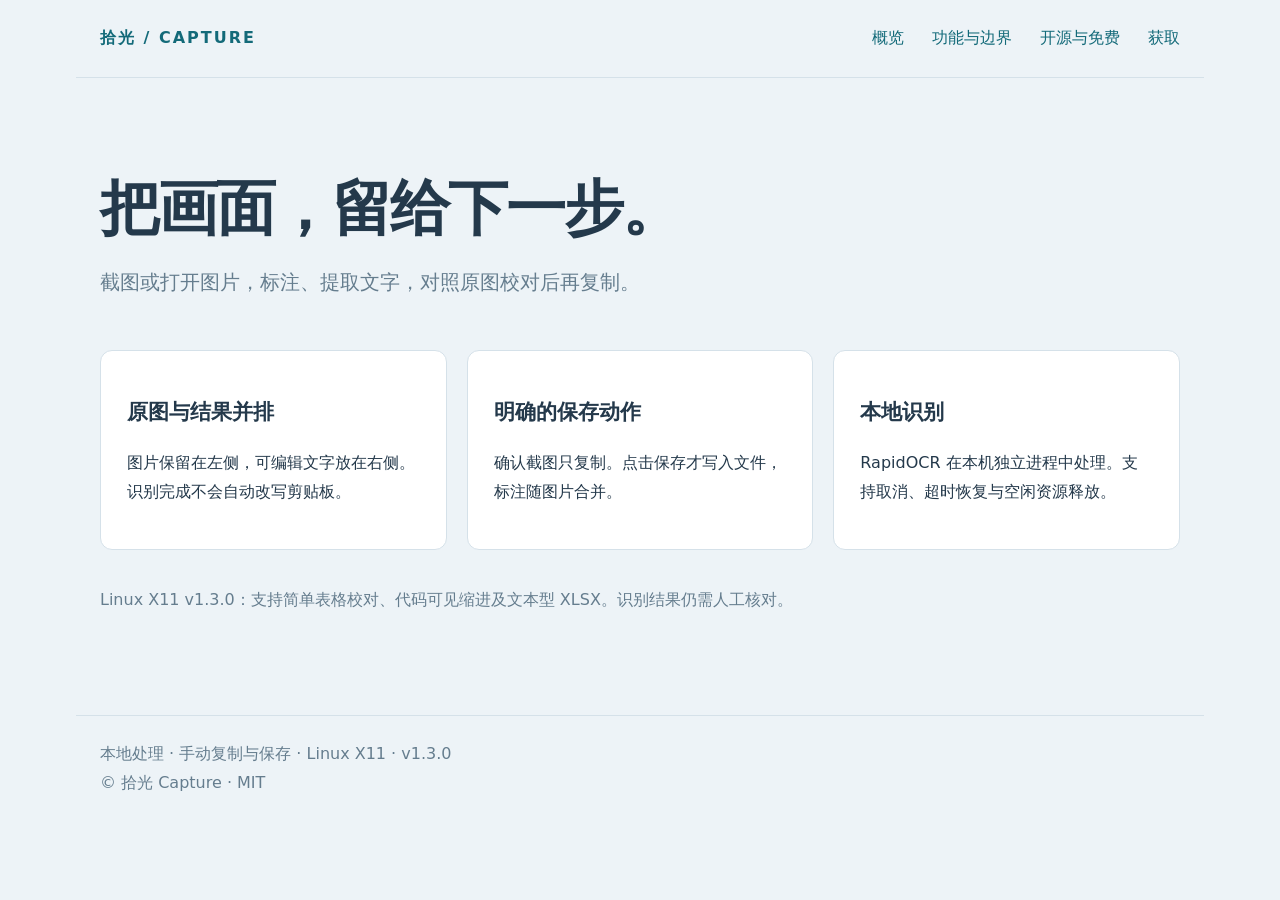
==== docs/index.html @ a979661b "Release 1.3.0: Linux capture workbench, safe structured OCR and verified packaging" ====
<!doctype html><html lang="zh-CN"><head><meta charset="utf-8"><meta name="viewport" content="width=device-width,initial-scale=1"><title>把画面，留给下一步。 · 拾光 Capture</title><link rel="stylesheet" href="assets/site.css"></head><body><nav><strong>拾光 / CAPTURE</strong><a href="index.html">概览</a><a href="features.html">功能与边界</a><a href="pricing.html">开源与免费</a><a href="download.html">获取</a></nav><main><header><h1>把画面，留给下一步。</h1><p>截图或打开图片，标注、提取文字，对照原图校对后再复制。</p></header><div class="grid"><section><h2>原图与结果并排</h2><p>图片保留在左侧，可编辑文字放在右侧。识别完成不会自动改写剪贴板。</p></section><section><h2>明确的保存动作</h2><p>确认截图只复制。点击保存才写入文件，标注随图片合并。</p></section><section><h2>本地识别</h2><p>RapidOCR 在本机独立进程中处理。支持取消、超时恢复与空闲资源释放。</p></section></div><p class="note">Linux X11 v1.3.0：支持简单表格校对、代码可见缩进及文本型 XLSX。识别结果仍需人工核对。</p></main><footer>本地处理 · 手动复制与保存 · Linux X11 · v1.3.0<br>© 拾光 Capture · MIT</footer><script src="assets/site.js"></script></body></html>
---- docs/assets/site.css ----
body{margin:0;background:#EDF3F7;color:#24394B;font:16px/1.8 system-ui,sans-serif}main,nav,footer{max-width:1080px;margin:auto;padding:24px}nav{display:flex;gap:28px;align-items:center;border-bottom:1px solid #D5E1E9}nav strong{margin-right:auto;color:#136A79;letter-spacing:2px}a{color:#136A79;text-decoration:none}a:hover{text-decoration:underline}h1{font-size:clamp(32px,5vw,60px);letter-spacing:-2px;line-height:1.2;margin:70px 0 20px}h2{font-size:21px}header p{font-size:20px;color:#657D8E;margin-bottom:50px}.grid{display:grid;grid-template-columns:repeat(3,1fr);gap:20px}section{background:white;border:1px solid #D5E1E9;border-radius:12px;padding:26px;margin:0 0 20px}.note,footer{color:#657D8E}.button{display:inline-block;background:#167D8D;color:white;padding:10px 20px;border-radius:7px}pre{overflow:auto;background:#EDF3F7;padding:20px;border-radius:7px}footer{border-top:1px solid #D5E1E9;margin-top:60px}@media(max-width:700px){.grid{grid-template-columns:1fr}nav{gap:12px;flex-wrap:wrap}nav strong{width:100%}h1{margin-top:40px}}
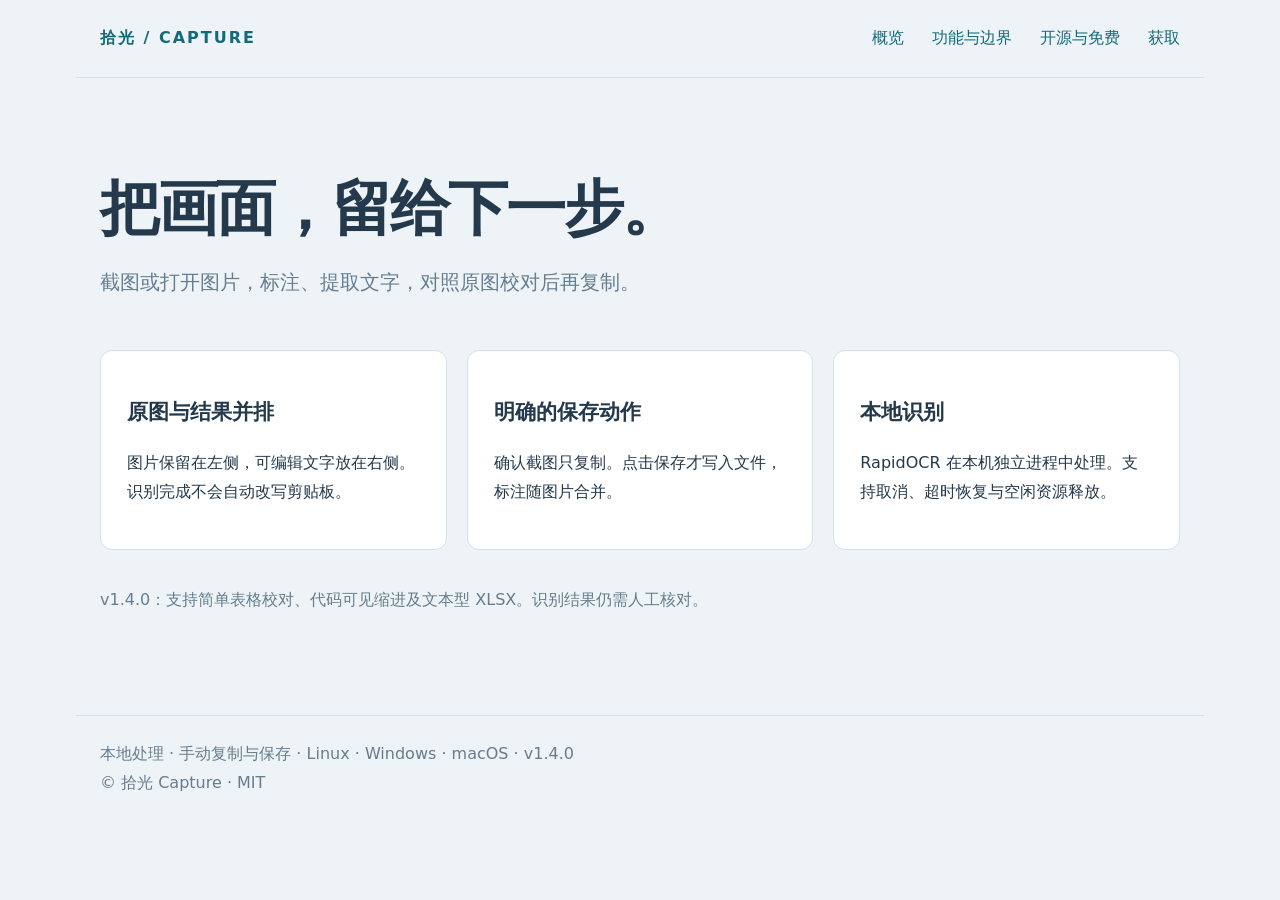
==== commit 045c6d67: "fix: portable text hit boxes and simplified workbench feedback" ====
--- a/docs/index.html
+++ b/docs/index.html
@@ -1 +1 @@
-<!doctype html><html lang="zh-CN"><head><meta charset="utf-8"><meta name="viewport" content="width=device-width,initial-scale=1"><title>把画面，留给下一步。 · 拾光 Capture</title><link rel="stylesheet" href="assets/site.css"></head><body><nav><strong>拾光 / CAPTURE</strong><a href="index.html">概览</a><a href="features.html">功能与边界</a><a href="pricing.html">开源与免费</a><a href="download.html">获取</a></nav><main><header><h1>把画面，留给下一步。</h1><p>截图或打开图片，标注、提取文字，对照原图校对后再复制。</p></header><div class="grid"><section><h2>原图与结果并排</h2><p>图片保留在左侧，可编辑文字放在右侧。识别完成不会自动改写剪贴板。</p></section><section><h2>明确的保存动作</h2><p>确认截图只复制。点击保存才写入文件，标注随图片合并。</p></section><section><h2>本地识别</h2><p>RapidOCR 在本机独立进程中处理。支持取消、超时恢复与空闲资源释放。</p></section></div><p class="note">Linux X11 v1.3.0：支持简单表格校对、代码可见缩进及文本型 XLSX。识别结果仍需人工核对。</p></main><footer>本地处理 · 手动复制与保存 · Linux X11 · v1.3.0<br>© 拾光 Capture · MIT</footer><script src="assets/site.js"></script></body></html>+<!doctype html><html lang="zh-CN"><head><meta charset="utf-8"><meta name="viewport" content="width=device-width,initial-scale=1"><title>把画面，留给下一步。 · 拾光 Capture</title><link rel="stylesheet" href="assets/site.css"></head><body><nav><strong>拾光 / CAPTURE</strong><a href="index.html">概览</a><a href="features.html">功能与边界</a><a href="pricing.html">开源与免费</a><a href="download.html">获取</a></nav><main><header><h1>把画面，留给下一步。</h1><p>截图或打开图片，标注、提取文字，对照原图校对后再复制。</p></header><div class="grid"><section><h2>原图与结果并排</h2><p>图片保留在左侧，可编辑文字放在右侧。识别完成不会自动改写剪贴板。</p></section><section><h2>明确的保存动作</h2><p>确认截图只复制。点击保存才写入文件，标注随图片合并。</p></section><section><h2>本地识别</h2><p>RapidOCR 在本机独立进程中处理。支持取消、超时恢复与空闲资源释放。</p></section></div><p class="note">v1.4.0：支持简单表格校对、代码可见缩进及文本型 XLSX。识别结果仍需人工核对。</p></main><footer>本地处理 · 手动复制与保存 · Linux · Windows · macOS · v1.4.0<br>© 拾光 Capture · MIT</footer><script src="assets/site.js"></script></body></html>
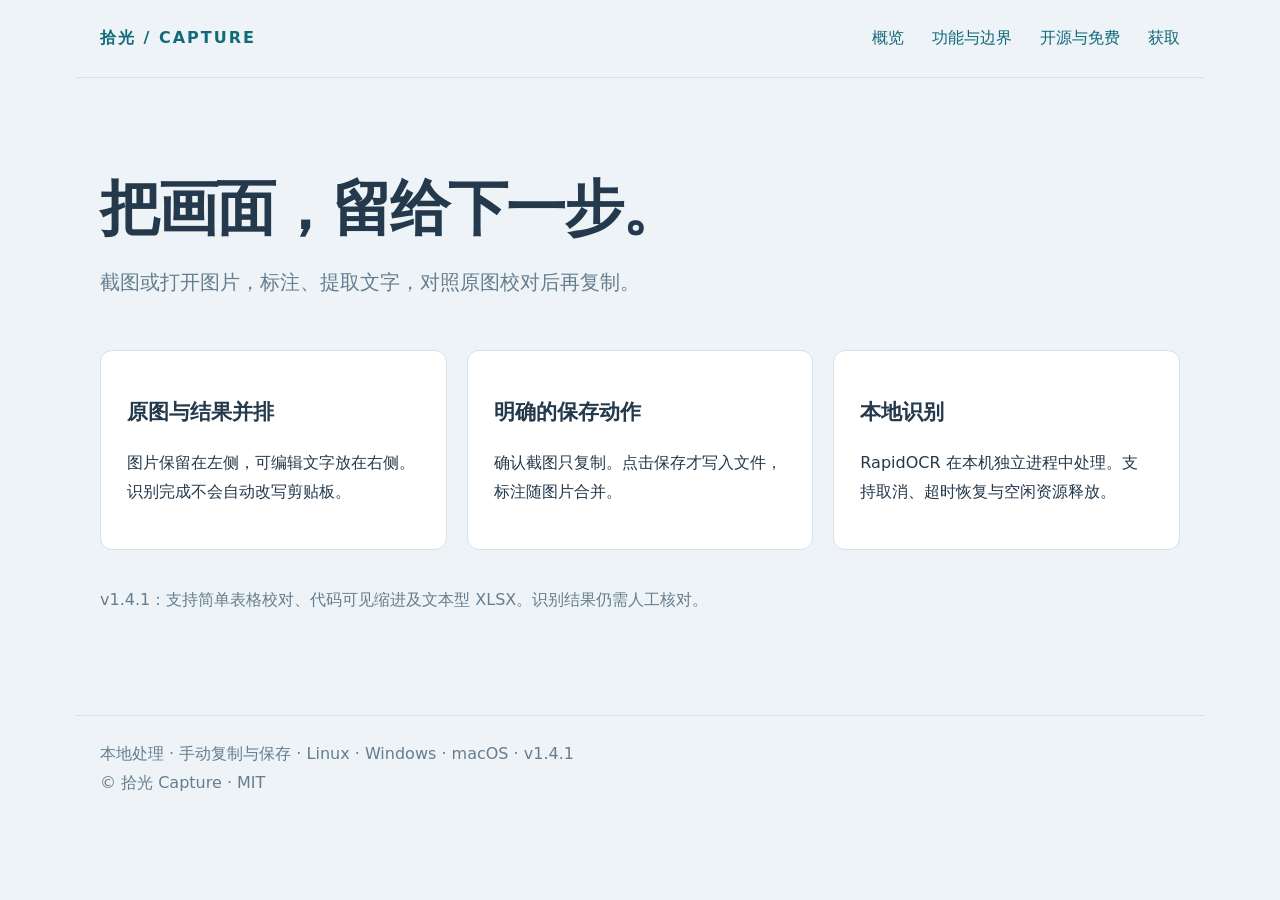
==== commit 5698b2e8: "fix: cover the desktop dock and add recording file library" ====
--- a/docs/index.html
+++ b/docs/index.html
@@ -1 +1 @@
-<!doctype html><html lang="zh-CN"><head><meta charset="utf-8"><meta name="viewport" content="width=device-width,initial-scale=1"><title>把画面，留给下一步。 · 拾光 Capture</title><link rel="stylesheet" href="assets/site.css"></head><body><nav><strong>拾光 / CAPTURE</strong><a href="index.html">概览</a><a href="features.html">功能与边界</a><a href="pricing.html">开源与免费</a><a href="download.html">获取</a></nav><main><header><h1>把画面，留给下一步。</h1><p>截图或打开图片，标注、提取文字，对照原图校对后再复制。</p></header><div class="grid"><section><h2>原图与结果并排</h2><p>图片保留在左侧，可编辑文字放在右侧。识别完成不会自动改写剪贴板。</p></section><section><h2>明确的保存动作</h2><p>确认截图只复制。点击保存才写入文件，标注随图片合并。</p></section><section><h2>本地识别</h2><p>RapidOCR 在本机独立进程中处理。支持取消、超时恢复与空闲资源释放。</p></section></div><p class="note">v1.4.0：支持简单表格校对、代码可见缩进及文本型 XLSX。识别结果仍需人工核对。</p></main><footer>本地处理 · 手动复制与保存 · Linux · Windows · macOS · v1.4.0<br>© 拾光 Capture · MIT</footer><script src="assets/site.js"></script></body></html>+<!doctype html><html lang="zh-CN"><head><meta charset="utf-8"><meta name="viewport" content="width=device-width,initial-scale=1"><title>把画面，留给下一步。 · 拾光 Capture</title><link rel="stylesheet" href="assets/site.css"></head><body><nav><strong>拾光 / CAPTURE</strong><a href="index.html">概览</a><a href="features.html">功能与边界</a><a href="pricing.html">开源与免费</a><a href="download.html">获取</a></nav><main><header><h1>把画面，留给下一步。</h1><p>截图或打开图片，标注、提取文字，对照原图校对后再复制。</p></header><div class="grid"><section><h2>原图与结果并排</h2><p>图片保留在左侧，可编辑文字放在右侧。识别完成不会自动改写剪贴板。</p></section><section><h2>明确的保存动作</h2><p>确认截图只复制。点击保存才写入文件，标注随图片合并。</p></section><section><h2>本地识别</h2><p>RapidOCR 在本机独立进程中处理。支持取消、超时恢复与空闲资源释放。</p></section></div><p class="note">v1.4.1：支持简单表格校对、代码可见缩进及文本型 XLSX。识别结果仍需人工核对。</p></main><footer>本地处理 · 手动复制与保存 · Linux · Windows · macOS · v1.4.1<br>© 拾光 Capture · MIT</footer><script src="assets/site.js"></script></body></html>
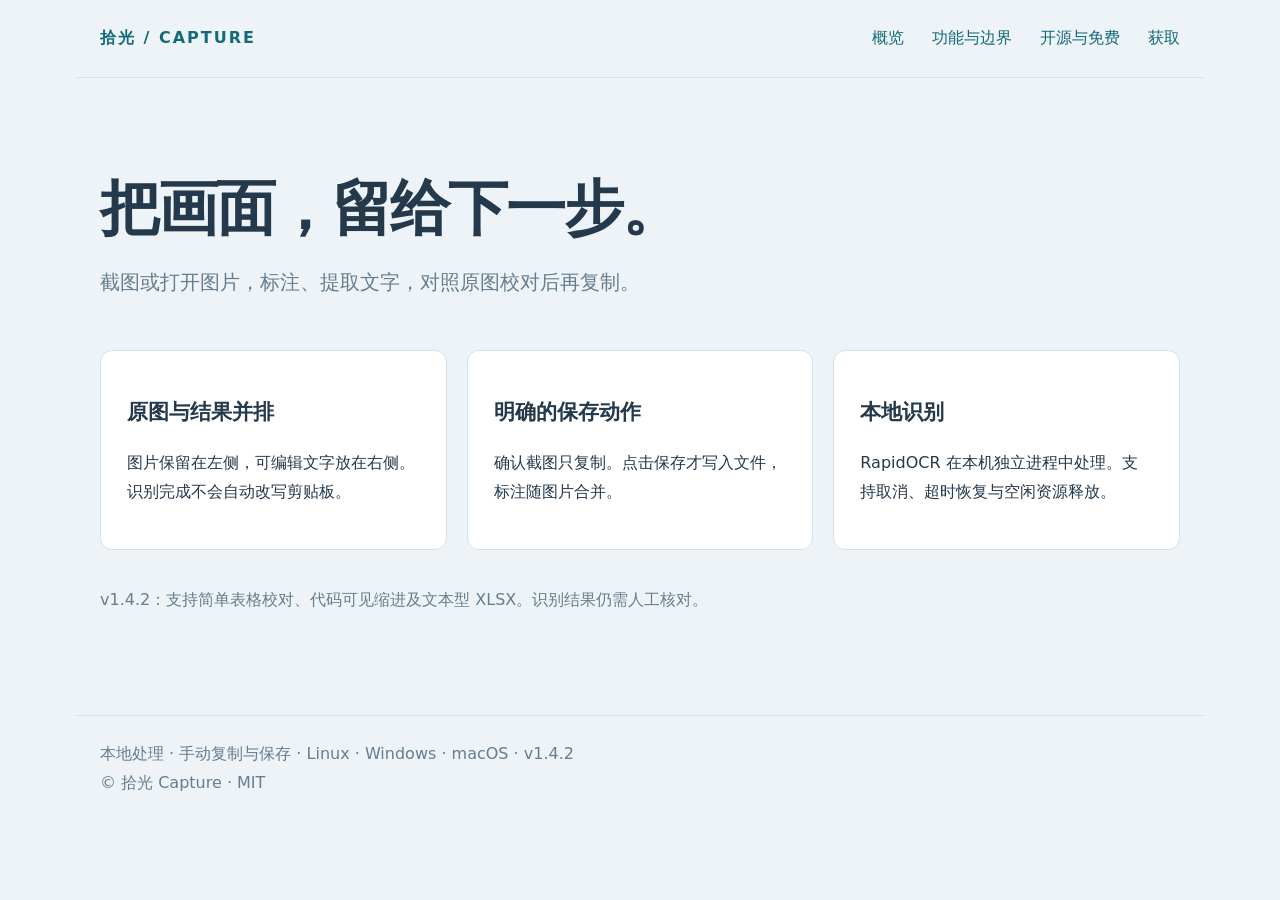
==== commit f99653e6: "feat: customizable shortcut capture and direct settings startup" ====
--- a/docs/index.html
+++ b/docs/index.html
@@ -1 +1 @@
-<!doctype html><html lang="zh-CN"><head><meta charset="utf-8"><meta name="viewport" content="width=device-width,initial-scale=1"><title>把画面，留给下一步。 · 拾光 Capture</title><link rel="stylesheet" href="assets/site.css"></head><body><nav><strong>拾光 / CAPTURE</strong><a href="index.html">概览</a><a href="features.html">功能与边界</a><a href="pricing.html">开源与免费</a><a href="download.html">获取</a></nav><main><header><h1>把画面，留给下一步。</h1><p>截图或打开图片，标注、提取文字，对照原图校对后再复制。</p></header><div class="grid"><section><h2>原图与结果并排</h2><p>图片保留在左侧，可编辑文字放在右侧。识别完成不会自动改写剪贴板。</p></section><section><h2>明确的保存动作</h2><p>确认截图只复制。点击保存才写入文件，标注随图片合并。</p></section><section><h2>本地识别</h2><p>RapidOCR 在本机独立进程中处理。支持取消、超时恢复与空闲资源释放。</p></section></div><p class="note">v1.4.1：支持简单表格校对、代码可见缩进及文本型 XLSX。识别结果仍需人工核对。</p></main><footer>本地处理 · 手动复制与保存 · Linux · Windows · macOS · v1.4.1<br>© 拾光 Capture · MIT</footer><script src="assets/site.js"></script></body></html>+<!doctype html><html lang="zh-CN"><head><meta charset="utf-8"><meta name="viewport" content="width=device-width,initial-scale=1"><title>把画面，留给下一步。 · 拾光 Capture</title><link rel="stylesheet" href="assets/site.css"></head><body><nav><strong>拾光 / CAPTURE</strong><a href="index.html">概览</a><a href="features.html">功能与边界</a><a href="pricing.html">开源与免费</a><a href="download.html">获取</a></nav><main><header><h1>把画面，留给下一步。</h1><p>截图或打开图片，标注、提取文字，对照原图校对后再复制。</p></header><div class="grid"><section><h2>原图与结果并排</h2><p>图片保留在左侧，可编辑文字放在右侧。识别完成不会自动改写剪贴板。</p></section><section><h2>明确的保存动作</h2><p>确认截图只复制。点击保存才写入文件，标注随图片合并。</p></section><section><h2>本地识别</h2><p>RapidOCR 在本机独立进程中处理。支持取消、超时恢复与空闲资源释放。</p></section></div><p class="note">v1.4.2：支持简单表格校对、代码可见缩进及文本型 XLSX。识别结果仍需人工核对。</p></main><footer>本地处理 · 手动复制与保存 · Linux · Windows · macOS · v1.4.2<br>© 拾光 Capture · MIT</footer><script src="assets/site.js"></script></body></html>
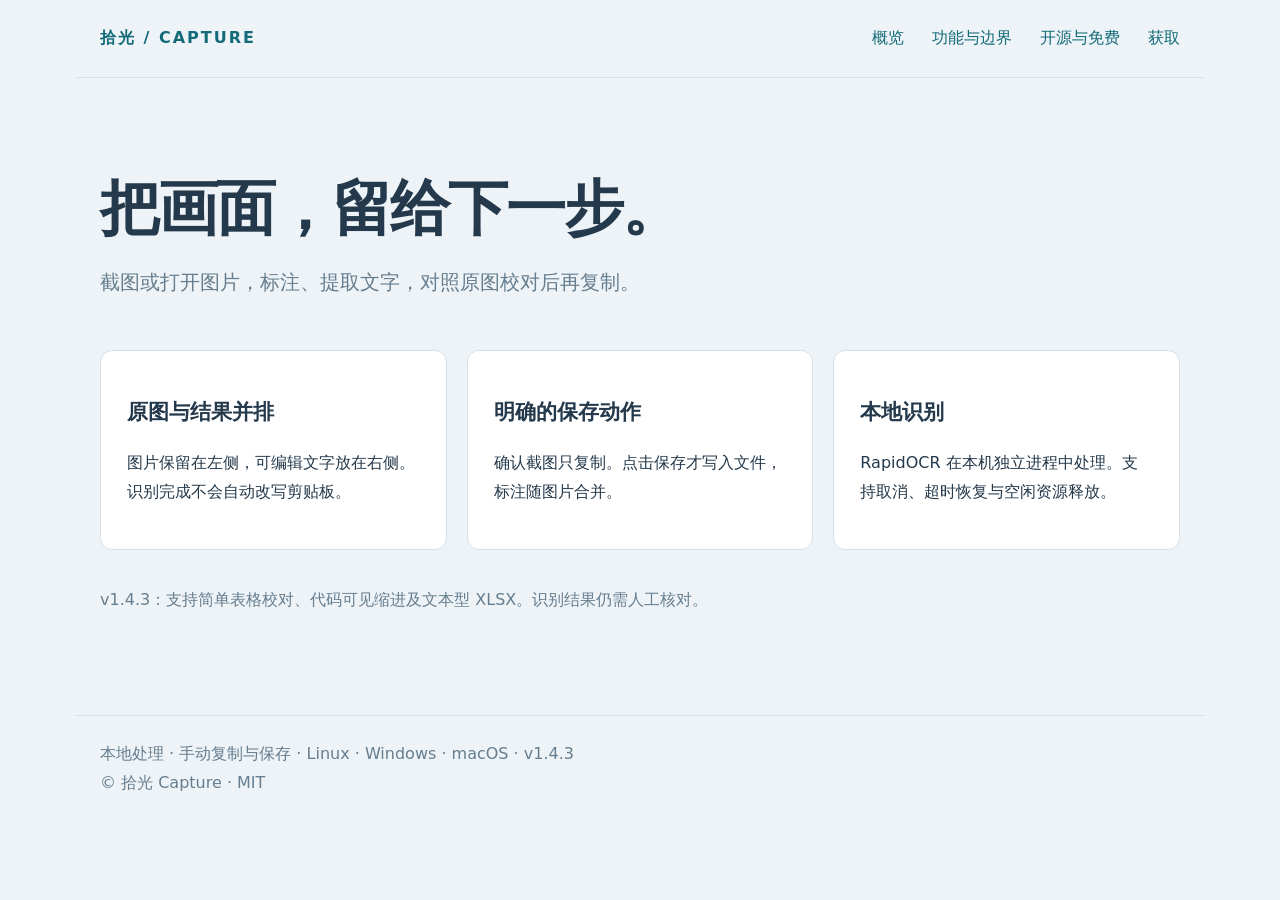
==== commit 336c92c6: "feat: white recording desk, animated blue orb and native live preview" ====
--- a/docs/index.html
+++ b/docs/index.html
@@ -1 +1 @@
-<!doctype html><html lang="zh-CN"><head><meta charset="utf-8"><meta name="viewport" content="width=device-width,initial-scale=1"><title>把画面，留给下一步。 · 拾光 Capture</title><link rel="stylesheet" href="assets/site.css"></head><body><nav><strong>拾光 / CAPTURE</strong><a href="index.html">概览</a><a href="features.html">功能与边界</a><a href="pricing.html">开源与免费</a><a href="download.html">获取</a></nav><main><header><h1>把画面，留给下一步。</h1><p>截图或打开图片，标注、提取文字，对照原图校对后再复制。</p></header><div class="grid"><section><h2>原图与结果并排</h2><p>图片保留在左侧，可编辑文字放在右侧。识别完成不会自动改写剪贴板。</p></section><section><h2>明确的保存动作</h2><p>确认截图只复制。点击保存才写入文件，标注随图片合并。</p></section><section><h2>本地识别</h2><p>RapidOCR 在本机独立进程中处理。支持取消、超时恢复与空闲资源释放。</p></section></div><p class="note">v1.4.2：支持简单表格校对、代码可见缩进及文本型 XLSX。识别结果仍需人工核对。</p></main><footer>本地处理 · 手动复制与保存 · Linux · Windows · macOS · v1.4.2<br>© 拾光 Capture · MIT</footer><script src="assets/site.js"></script></body></html>+<!doctype html><html lang="zh-CN"><head><meta charset="utf-8"><meta name="viewport" content="width=device-width,initial-scale=1"><title>把画面，留给下一步。 · 拾光 Capture</title><link rel="stylesheet" href="assets/site.css"></head><body><nav><strong>拾光 / CAPTURE</strong><a href="index.html">概览</a><a href="features.html">功能与边界</a><a href="pricing.html">开源与免费</a><a href="download.html">获取</a></nav><main><header><h1>把画面，留给下一步。</h1><p>截图或打开图片，标注、提取文字，对照原图校对后再复制。</p></header><div class="grid"><section><h2>原图与结果并排</h2><p>图片保留在左侧，可编辑文字放在右侧。识别完成不会自动改写剪贴板。</p></section><section><h2>明确的保存动作</h2><p>确认截图只复制。点击保存才写入文件，标注随图片合并。</p></section><section><h2>本地识别</h2><p>RapidOCR 在本机独立进程中处理。支持取消、超时恢复与空闲资源释放。</p></section></div><p class="note">v1.4.3：支持简单表格校对、代码可见缩进及文本型 XLSX。识别结果仍需人工核对。</p></main><footer>本地处理 · 手动复制与保存 · Linux · Windows · macOS · v1.4.3<br>© 拾光 Capture · MIT</footer><script src="assets/site.js"></script></body></html>
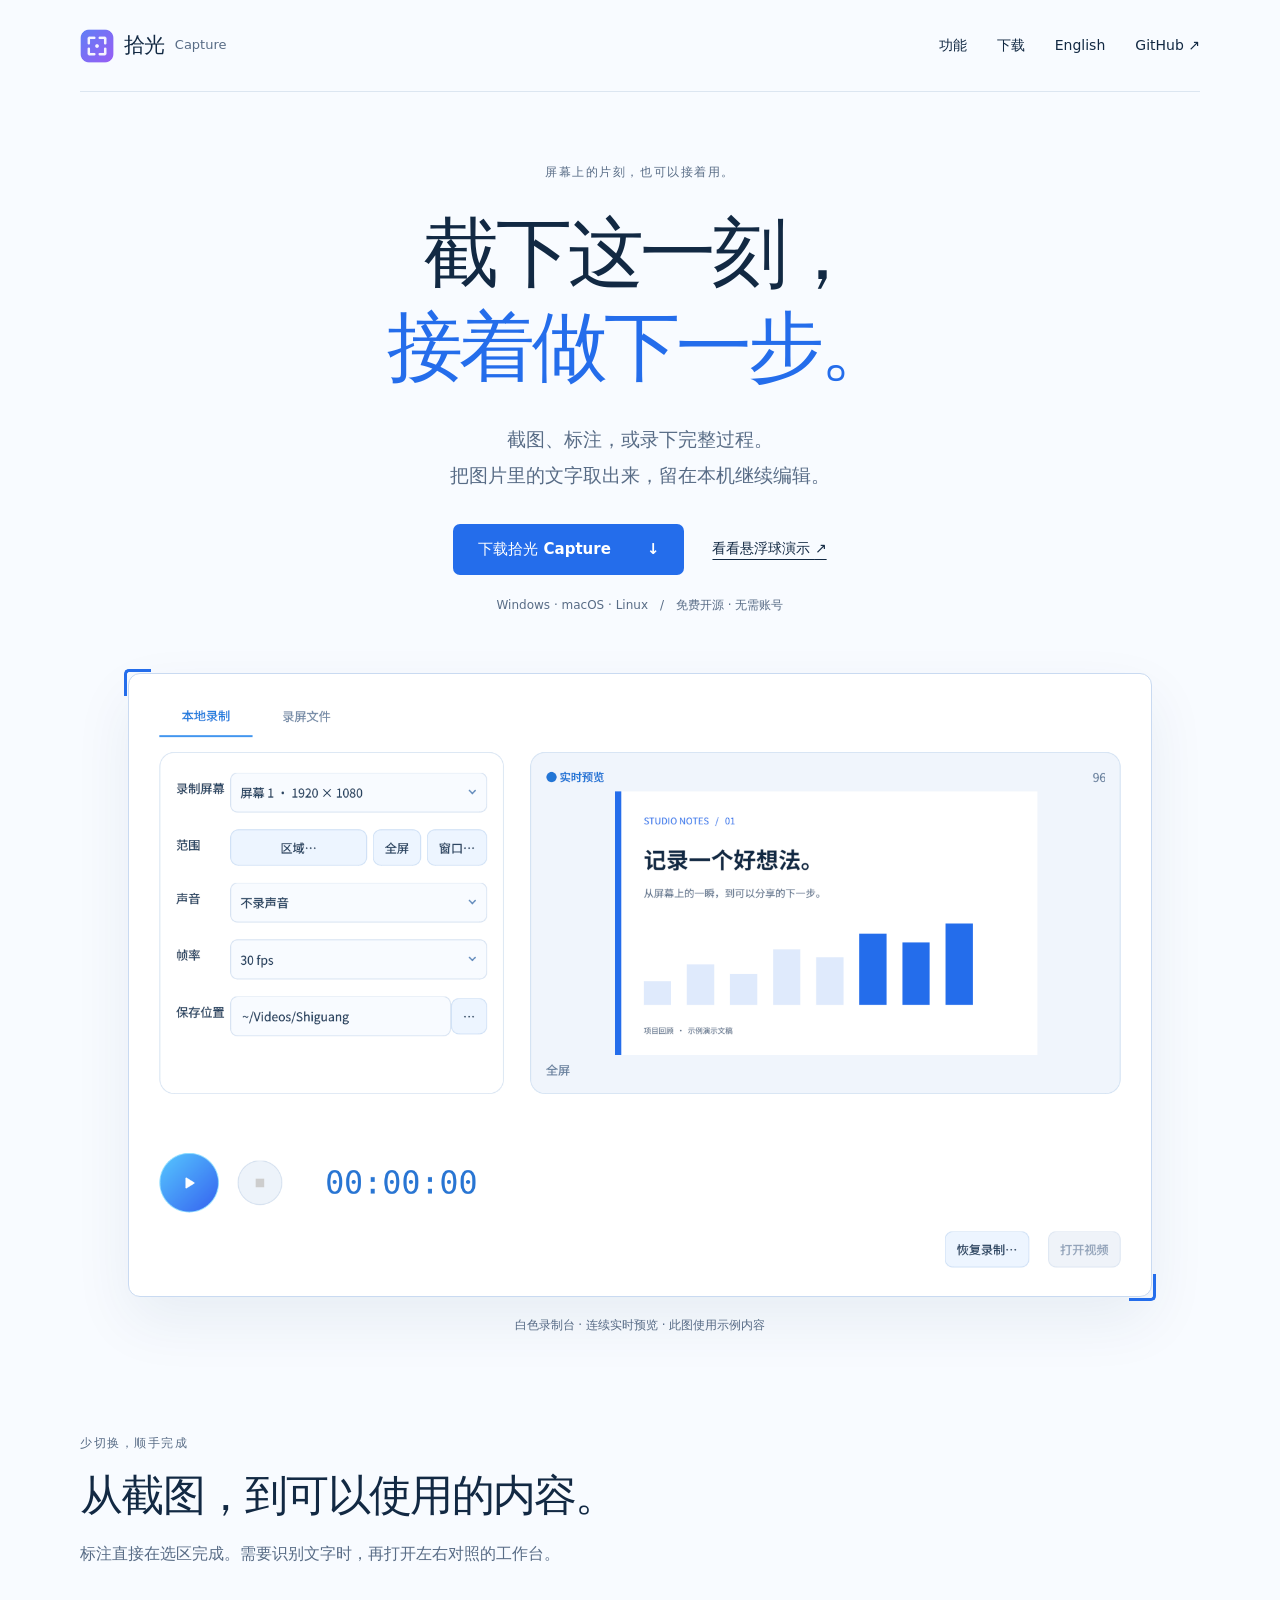
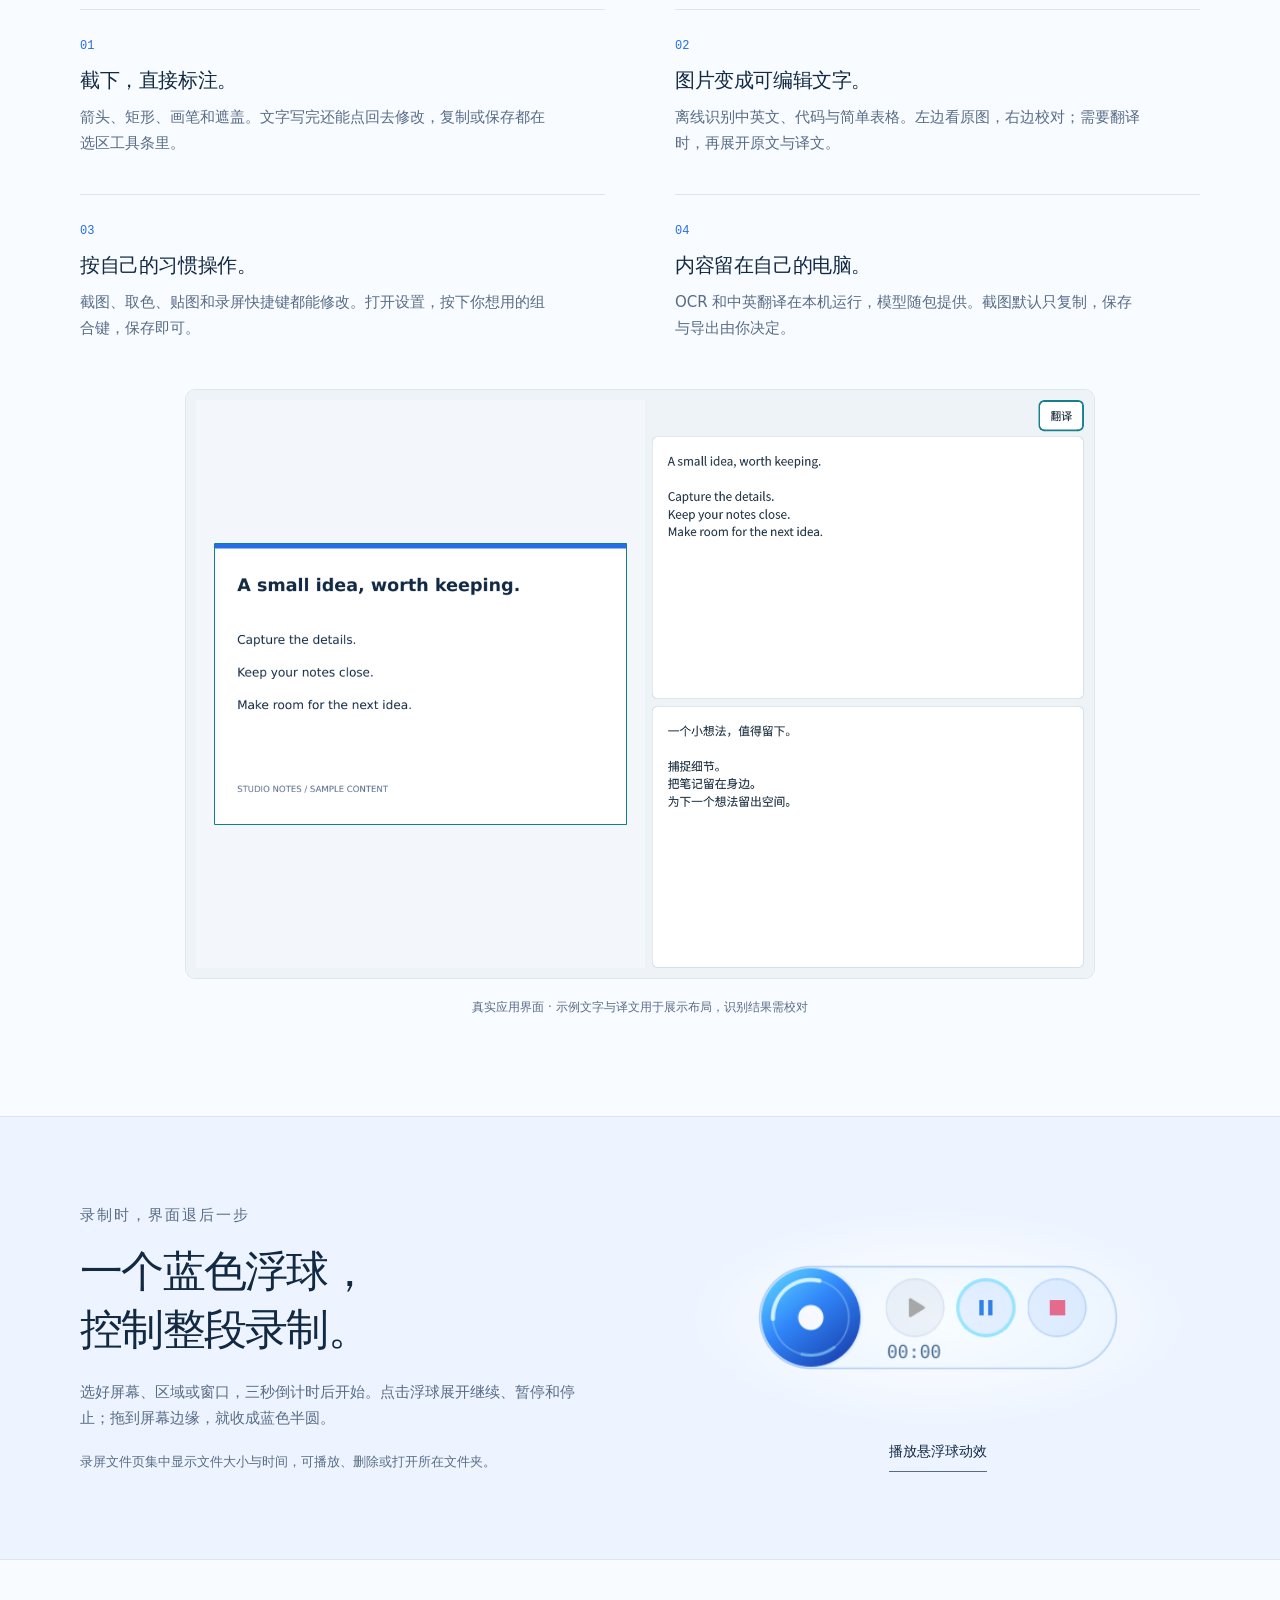
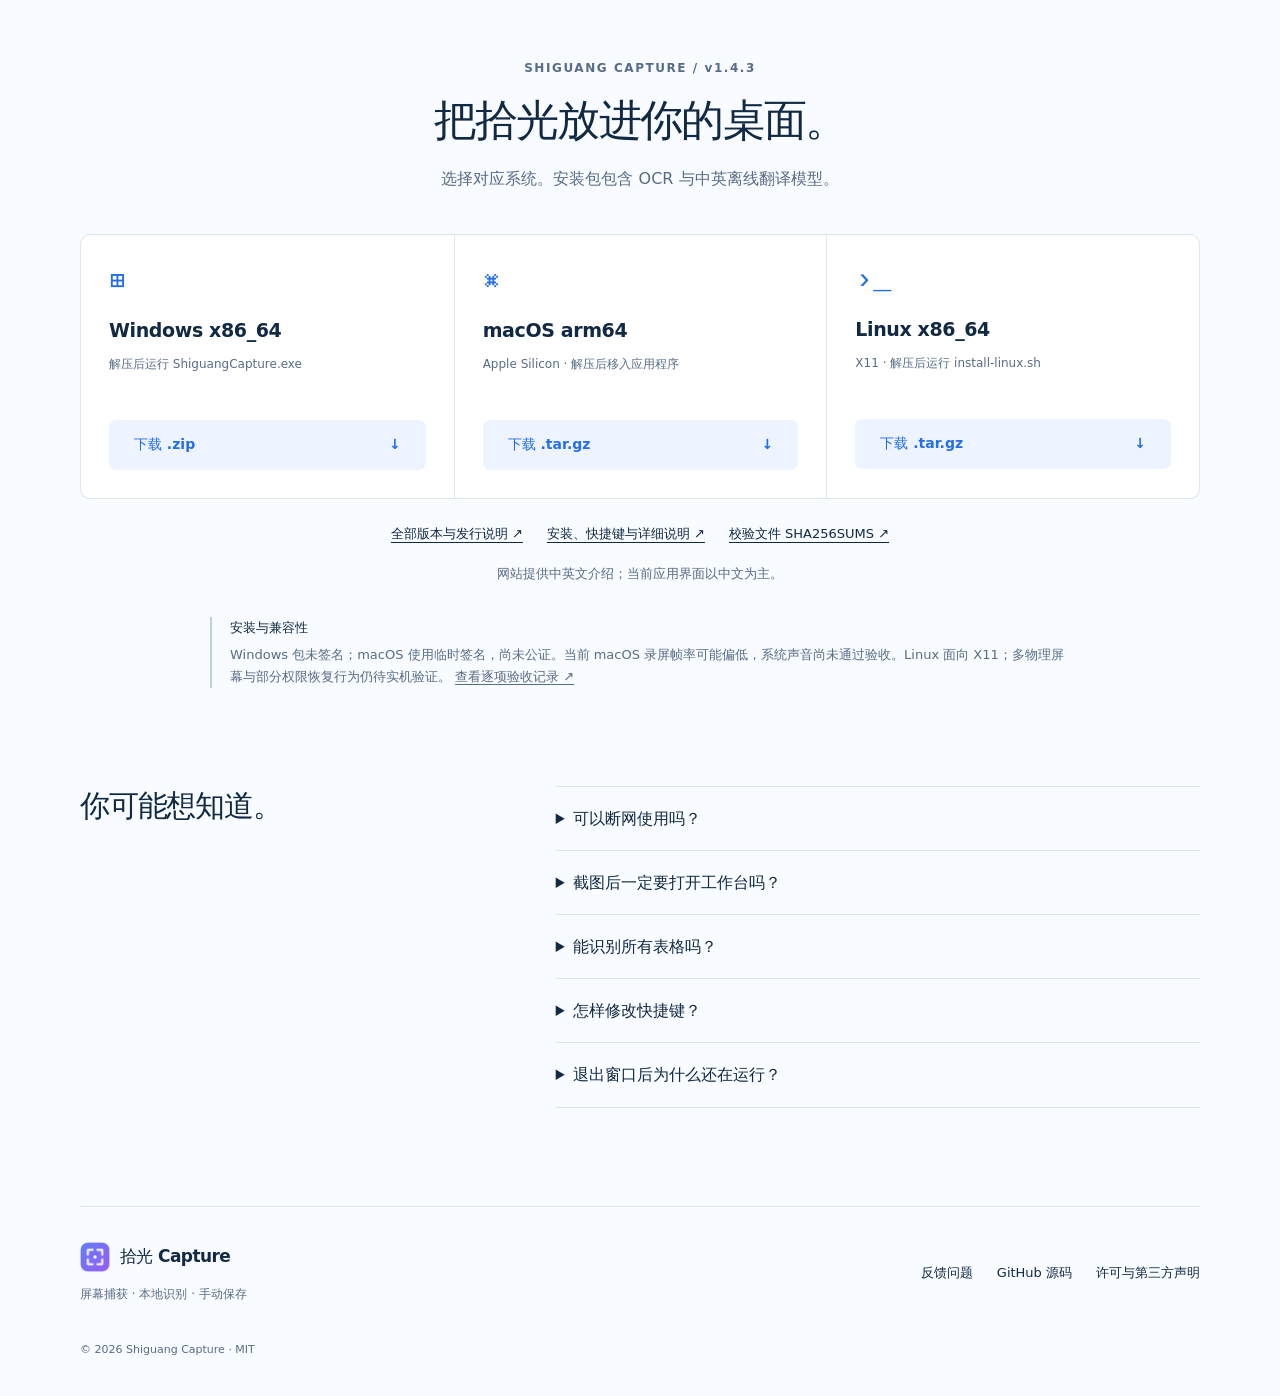
==== commit 5aea6be8: "Build bilingual product website and visual README" ====
--- a/docs/index.html
+++ b/docs/index.html
@@ -1 +1,201 @@
-<!doctype html><html lang="zh-CN"><head><meta charset="utf-8"><meta name="viewport" content="width=device-width,initial-scale=1"><title>把画面，留给下一步。 · 拾光 Capture</title><link rel="stylesheet" href="assets/site.css"></head><body><nav><strong>拾光 / CAPTURE</strong><a href="index.html">概览</a><a href="features.html">功能与边界</a><a href="pricing.html">开源与免费</a><a href="download.html">获取</a></nav><main><header><h1>把画面，留给下一步。</h1><p>截图或打开图片，标注、提取文字，对照原图校对后再复制。</p></header><div class="grid"><section><h2>原图与结果并排</h2><p>图片保留在左侧，可编辑文字放在右侧。识别完成不会自动改写剪贴板。</p></section><section><h2>明确的保存动作</h2><p>确认截图只复制。点击保存才写入文件，标注随图片合并。</p></section><section><h2>本地识别</h2><p>RapidOCR 在本机独立进程中处理。支持取消、超时恢复与空闲资源释放。</p></section></div><p class="note">v1.4.3：支持简单表格校对、代码可见缩进及文本型 XLSX。识别结果仍需人工核对。</p></main><footer>本地处理 · 手动复制与保存 · Linux · Windows · macOS · v1.4.3<br>© 拾光 Capture · MIT</footer><script src="assets/site.js"></script></body></html>+<!doctype html>
+<html lang="zh-CN">
+<head>
+<meta charset="utf-8">
+<meta name="viewport" content="width=device-width,initial-scale=1">
+<title>拾光 Capture — 截图、录屏与离线文字识别</title>
+<meta name="description" content="截图就地标注，白色录制台与蓝色悬浮球，中英离线识别与翻译。拾光 Capture 是免费的开源桌面屏幕捕获工具。">
+<meta name="theme-color" content="#F8FBFF">
+<meta name="color-scheme" content="light">
+<link rel="canonical" href="https://asoming.github.io/shiguang-capture/">
+<link rel="alternate" hreflang="zh-CN" href="https://asoming.github.io/shiguang-capture/">
+<link rel="alternate" hreflang="en" href="https://asoming.github.io/shiguang-capture/en/">
+<link rel="alternate" hreflang="x-default" href="https://asoming.github.io/shiguang-capture/">
+<meta property="og:type" content="website">
+<meta property="og:title" content="拾光 Capture — 截图、录屏与离线文字识别">
+<meta property="og:description" content="截图就地标注，白色录制台与蓝色悬浮球，中英离线识别与翻译。拾光 Capture 是免费的开源桌面屏幕捕获工具。">
+<meta property="og:url" content="https://asoming.github.io/shiguang-capture/">
+<meta property="og:image" content="https://asoming.github.io/shiguang-capture/assets/social.png">
+<meta property="og:image:width" content="1280">
+<meta property="og:image:height" content="640">
+<meta name="twitter:card" content="summary_large_image">
+<link rel="icon" href="assets/icon-32.png">
+<link rel="stylesheet" href="assets/site.css">
+<script src="assets/site.js" defer>
+</script>
+</head>
+<body>
+<a class="skip" href="#main">跳到内容</a>
+<header class="site-header wrap">
+<a class="brand" href="./">
+<img src="assets/icon-64.png" width="34" height="34" alt="">
+<strong>拾光</strong>
+<span>Capture</span>
+</a>
+<nav aria-label="主导航">
+<a href="#features">功能</a>
+<a href="#download">下载</a>
+<a href="en/" lang="en">English</a>
+<a href="https://github.com/asoming/shiguang-capture">GitHub <span aria-hidden="true">↗</span>
+</a>
+</nav>
+</header>
+<main id="main">
+<section class="hero wrap">
+<p class="eyebrow">屏幕上的片刻，也可以接着用。</p>
+<h1>截下这一刻，<br>
+<span>接着做下一步。</span>
+</h1>
+<p class="lead">截图、标注，或录下完整过程。<br>把图片里的文字取出来，留在本机继续编辑。</p>
+<div class="actions">
+<a class="button" href="#download">下载拾光 Capture <span aria-hidden="true">↓</span>
+</a>
+<a class="text-link" href="#demo">看看悬浮球演示 <span aria-hidden="true">↗</span>
+</a>
+</div>
+<p class="platforms">Windows · macOS · Linux　/　免费开源 · 无需账号</p>
+<figure class="hero-product">
+<div class="capture-frame">
+<img src="assets/recording.png" width="1620" height="975" alt="拾光真实录制台界面：录制设置、示例演示文稿预览和开始按钮" fetchpriority="high">
+</div>
+<figcaption>白色录制台 · 连续实时预览 · 此图使用示例内容</figcaption>
+</figure>
+</section>
+<section class="wrap section" id="features">
+<div class="section-heading">
+<p class="eyebrow">少切换，顺手完成</p>
+<h2>从截图，到可以使用的内容。</h2>
+<p>标注直接在选区完成。需要识别文字时，再打开左右对照的工作台。</p>
+</div>
+<div class="feature-grid">
+<article>
+<span class="index">01</span>
+<h3>截下，直接标注。</h3>
+<p>箭头、矩形、画笔和遮盖。文字写完还能点回去修改，复制或保存都在选区工具条里。</p>
+</article>
+<article>
+<span class="index">02</span>
+<h3>图片变成可编辑文字。</h3>
+<p>离线识别中英文、代码与简单表格。左边看原图，右边校对；需要翻译时，再展开原文与译文。</p>
+</article>
+<article>
+<span class="index">03</span>
+<h3>按自己的习惯操作。</h3>
+<p>截图、取色、贴图和录屏快捷键都能修改。打开设置，按下你想用的组合键，保存即可。</p>
+</article>
+<article>
+<span class="index">04</span>
+<h3>内容留在自己的电脑。</h3>
+<p>OCR 和中英翻译在本机运行，模型随包提供。截图默认只复制，保存与导出由你决定。</p>
+</article>
+</div>
+<figure class="workbench">
+<img src="assets/recognition.png" width="1620" height="1050" loading="lazy" alt="真实识别工作台：左侧示例英文图片，右侧原文和中文译文">
+<figcaption>真实应用界面 · 示例文字与译文用于展示布局，识别结果需校对</figcaption>
+</figure>
+</section>
+<section class="record-section" id="demo">
+<div class="wrap record-layout">
+<div>
+<p class="eyebrow">录制时，界面退后一步</p>
+<h2>一个蓝色浮球，<br>控制整段录制。</h2>
+<p>选好屏幕、区域或窗口，三秒倒计时后开始。点击浮球展开继续、暂停和停止；拖到屏幕边缘，就收成蓝色半圆。</p>
+<p class="small">录屏文件页集中显示文件大小与时间，可播放、删除或打开所在文件夹。</p>
+</div>
+<div class="orb-stage">
+<div class="orb-orbit">
+<img id="orb-demo" src="assets/orb.png" data-still="assets/orb.png" data-animation="assets/orb-demo.gif" width="436" height="128" alt="真实应用悬浮球动效">
+</div>
+<button class="demo-button" type="button" aria-controls="orb-demo" aria-pressed="false" data-play="播放悬浮球动效" data-stop="停止动效">播放悬浮球动效</button>
+<noscript>
+<p>
+<a href="assets/orb-demo.gif">播放悬浮球动效</a>
+</p>
+</noscript>
+</div>
+</div>
+</section>
+<section class="wrap section download-section" id="download">
+<div class="section-heading">
+<p class="eyebrow">SHIGUANG CAPTURE / v1.4.3</p>
+<h2>把拾光放进你的桌面。</h2>
+<p>选择对应系统。安装包包含 OCR 与中英离线翻译模型。</p>
+</div>
+<div class="download-grid">
+<article>
+<span class="os-symbol" aria-hidden="true">⊞</span>
+<h3>Windows x86_64</h3>
+<p>解压后运行 ShiguangCapture.exe</p>
+<a class="button secondary" href="https://github.com/asoming/shiguang-capture/releases/download/v1.4.3/ShiguangCapture-v1.4.3-Windows-x86_64.zip">下载 .zip <span aria-hidden="true">↓</span>
+</a>
+</article>
+<article>
+<span class="os-symbol" aria-hidden="true">⌘</span>
+<h3>macOS arm64</h3>
+<p>Apple Silicon · 解压后移入应用程序</p>
+<a class="button secondary" href="https://github.com/asoming/shiguang-capture/releases/download/v1.4.3/ShiguangCapture-v1.4.3-macOS-arm64.tar.gz">下载 .tar.gz <span aria-hidden="true">↓</span>
+</a>
+</article>
+<article>
+<span class="os-symbol" aria-hidden="true">›_</span>
+<h3>Linux x86_64</h3>
+<p>X11 · 解压后运行 install-linux.sh</p>
+<a class="button secondary" href="https://github.com/asoming/shiguang-capture/releases/download/v1.4.3/ShiguangCapture-v1.4.3-Linux-x86_64.tar.gz">下载 .tar.gz <span aria-hidden="true">↓</span>
+</a>
+</article>
+</div>
+<div class="download-links">
+<a href="https://github.com/asoming/shiguang-capture/releases/latest">全部版本与发行说明 ↗</a>
+<a href="https://github.com/asoming/shiguang-capture/blob/main/guides/REFERENCE.md#安装已发布稳定版">安装、快捷键与详细说明 ↗</a>
+<a href="https://github.com/asoming/shiguang-capture/releases/download/v1.4.3/SHA256SUMS">校验文件 SHA256SUMS ↗</a>
+</div>
+<p class="small language-note">网站提供中英文介绍；当前应用界面以中文为主。</p>
+<aside class="compatibility">
+<strong>安装与兼容性</strong>
+<p>Windows 包未签名；macOS 使用临时签名，尚未公证。当前 macOS 录屏帧率可能偏低，系统声音尚未通过验收。Linux 面向 X11；多物理屏幕与部分权限恢复行为仍待实机验证。 <a href="https://github.com/asoming/shiguang-capture/blob/main/validation/PRD-ACCEPTANCE.md">查看逐项验收记录 ↗</a>
+</p>
+</aside>
+</section>
+<section class="wrap faq section">
+<h2>你可能想知道。</h2>
+<div>
+<details>
+<summary>可以断网使用吗？</summary>
+<p>可以。已发布安装包自带 OCR 和中英翻译模型，无需账号或额外下载模型。网站演示使用的是示例内容。</p>
+</details>
+<details>
+<summary>截图后一定要打开工作台吗？</summary>
+<p>不用。框选后直接标注、复制、保存或贴图；只有提取文字、代码或表格时才打开识别工作台。</p>
+</details>
+<details>
+<summary>能识别所有表格吗？</summary>
+<p>目前适用于有完整边框、无合并单元格的简单表格，最多 30 行 × 12 列。复杂表格和滚动长截图有使用限制，结果请人工校对。</p>
+</details>
+<details>
+<summary>怎样修改快捷键？</summary>
+<p>启动后进入设置的「快捷键」页，点击输入框，按下新组合键再保存。默认 F1 截图、F6 打开录屏或暂停/继续、F7 停止保存。</p>
+</details>
+<details>
+<summary>退出窗口后为什么还在运行？</summary>
+<p>关闭窗口后会驻留托盘，方便随时使用快捷键。要完全退出，请使用托盘菜单。</p>
+</details>
+</div>
+</section>
+</main>
+<footer class="wrap">
+<div>
+<a class="brand" href="https://github.com/asoming/shiguang-capture">
+<img src="assets/icon-64.png" width="30" height="30" alt="">
+<strong>拾光 Capture</strong>
+</a>
+<p>屏幕捕获 · 本地识别 · 手动保存</p>
+</div>
+<div class="footer-links">
+<a href="https://github.com/asoming/shiguang-capture/issues">反馈问题</a>
+<a href="https://github.com/asoming/shiguang-capture">GitHub 源码</a>
+<a href="https://github.com/asoming/shiguang-capture/blob/main/THIRD_PARTY_NOTICES.md">许可与第三方声明</a>
+</div>
+<p class="copyright">© 2026 Shiguang Capture · MIT</p>
+</footer>
+</body>
+</html>
--- a/docs/assets/site.css
+++ b/docs/assets/site.css
@@ -1 +1,488 @@
-body{margin:0;background:#EDF3F7;color:#24394B;font:16px/1.8 system-ui,sans-serif}main,nav,footer{max-width:1080px;margin:auto;padding:24px}nav{display:flex;gap:28px;align-items:center;border-bottom:1px solid #D5E1E9}nav strong{margin-right:auto;color:#136A79;letter-spacing:2px}a{color:#136A79;text-decoration:none}a:hover{text-decoration:underline}h1{font-size:clamp(32px,5vw,60px);letter-spacing:-2px;line-height:1.2;margin:70px 0 20px}h2{font-size:21px}header p{font-size:20px;color:#657D8E;margin-bottom:50px}.grid{display:grid;grid-template-columns:repeat(3,1fr);gap:20px}section{background:white;border:1px solid #D5E1E9;border-radius:12px;padding:26px;margin:0 0 20px}.note,footer{color:#657D8E}.button{display:inline-block;background:#167D8D;color:white;padding:10px 20px;border-radius:7px}pre{overflow:auto;background:#EDF3F7;padding:20px;border-radius:7px}footer{border-top:1px solid #D5E1E9;margin-top:60px}@media(max-width:700px){.grid{grid-template-columns:1fr}nav{gap:12px;flex-wrap:wrap}nav strong{width:100%}h1{margin-top:40px}}+@charset "UTF-8";
+
+:root {
+  --paper:#F8FBFF;
+  --white:#FFFFFF;
+  --ink:#122943;
+  --blue:#246DEB;
+  --muted:#586C86;
+  --line:#DCE6F1;
+  --soft:#EDF4FF;
+  font-family:Inter,"Noto Sans CJK SC","PingFang SC","Microsoft YaHei",system-ui,sans-serif;
+  color:var(--ink);
+  background:var(--paper);
+  font-synthesis:none;
+  line-height:1.7;
+  scroll-behavior:smooth}
+
+* {
+  box-sizing:border-box}
+body {
+  margin:0}
+a {
+  color:inherit;
+  text-decoration:none}
+a:hover {
+  color:var(--blue)}
+button {
+  font:inherit;
+  cursor:pointer}
+a:focus-visible,button:focus-visible,summary:focus-visible {
+  outline:3px solid var(--blue);
+  outline-offset:5px}
+img {
+  max-width:100%;
+  height:auto;
+  display:block}
+h1,h2,h3,p,figure {
+  margin:0}
+h1,h2,h3 {
+  text-wrap:balance}
+p {
+  color:var(--muted)}
+.wrap {
+  width:min(1120px,calc(100% - 64px));
+  margin-inline:auto}
+.skip {
+  position:fixed;
+  top:-80px;
+  left:20px;
+  background:var(--white);
+  padding:12px;
+  z-index:5}
+.skip:focus {
+  top:12px}
+.site-header {
+  min-height:92px;
+  display:flex;
+  align-items:center;
+  justify-content:space-between;
+  gap:24px;
+  border-bottom:1px solid var(--line)}
+.brand {
+  display:flex;
+  align-items:center;
+  gap:10px;
+  white-space:nowrap}
+.brand strong {
+  font-size:21px;
+  letter-spacing:-.6px}
+.brand span {
+  font-size:13px;
+  color:var(--muted)}
+nav {
+  display:flex;
+  gap:30px;
+  align-items:center;
+  font-size:14px}
+nav a {
+  padding:8px 0}
+.hero {
+  text-align:center;
+  padding-top:70px}
+.eyebrow {
+  color:var(--muted);
+  font-size:12px;
+  letter-spacing:.13em;
+  font-weight:650;
+  margin-bottom:24px}
+h1 {
+  font-size:clamp(42px,6.1vw,76px);
+  line-height:1.23;
+  letter-spacing:-.05em;
+  font-weight:750}
+h1 span {
+  color:var(--blue)}
+.lead {
+  font-size:19px;
+  line-height:1.9;
+  margin-top:28px}
+.actions {
+  display:flex;
+  align-items:center;
+  justify-content:center;
+  gap:28px;
+  margin-top:30px}
+.button {
+  display:inline-flex;
+  align-items:center;
+  justify-content:space-between;
+  gap:36px;
+  padding:13px 25px;
+  border-radius:7px;
+  background:var(--blue);
+  color:var(--white);
+  font-size:15px;
+  font-weight:650;
+  transition:background .2s,transform .2s}
+.button:hover {
+  background:#1858C6;
+  color:white;
+  transform:translateY(-2px)}
+.text-link {
+  font-size:14px;
+  text-decoration:underline;
+  text-underline-offset:6px}
+.platforms {
+  font-size:12px;
+  margin-top:20px}
+.hero-product {
+  margin:58px auto 0;
+  max-width:1024px}
+.capture-frame {
+  position:relative;
+  border:1px solid #C9DAF1;
+  border-radius:12px;
+  background:white;
+  padding:8px;
+  box-shadow:0 24px 60px #12396512}
+.capture-frame:before,.capture-frame:after {
+  content:"";
+  position:absolute;
+  width:24px;
+  height:24px;
+  border:3px solid var(--blue);
+  pointer-events:none}
+.capture-frame:before {
+  top:-5px;
+  left:-5px;
+  border-right:0;
+  border-bottom:0;
+  border-radius:5px 0 0 0}
+.capture-frame:after {
+  bottom:-5px;
+  right:-5px;
+  border-left:0;
+  border-top:0;
+  border-radius:0 0 5px 0}
+.capture-frame img {
+  border-radius:5px}
+figcaption {
+  color:var(--muted);
+  font-size:12px;
+  text-align:center;
+  margin-top:18px}
+.section {
+  padding-block:98px}
+.section-heading {
+  max-width:800px;
+  margin-bottom:42px}
+.section-heading .eyebrow {
+  margin-bottom:12px}
+h2 {
+  font-size:clamp(29px,3.4vw,43px);
+  line-height:1.35;
+  letter-spacing:-.04em;
+  font-weight:700}
+.section-heading>p:last-child {
+  margin-top:16px;
+  font-size:16px}
+.feature-grid {
+  display:grid;
+  grid-template-columns:1fr 1fr;
+  gap:38px 70px}
+.feature-grid article {
+  border-top:1px solid var(--line);
+  padding-top:20px}
+.index {
+  font:12px "SFMono-Regular",Consolas,monospace;
+  color:var(--blue)}
+h3 {
+  font-size:20px;
+  line-height:1.5;
+  letter-spacing:-.02em;
+  margin:8px 0 10px}
+.feature-grid p {
+  font-size:15px;
+  max-width:470px}
+.workbench {
+  margin-top:48px}
+.workbench img {
+  border:1px solid var(--line);
+  border-radius:10px;
+  max-height:590px;
+  width:auto;
+  margin:auto}
+.record-section {
+  background:var(--soft);
+  border-block:1px solid var(--line);
+  padding-block:86px}
+.record-layout {
+  display:grid;
+  grid-template-columns:1fr 1fr;
+  align-items:center;
+  gap:72px}
+.record-layout .eyebrow {
+  margin-bottom:14px}
+.record-layout h2 {
+  margin-bottom:22px}
+.record-layout p {
+  font-size:15px}
+.record-layout .small {
+  font-size:13px;
+  margin-top:20px}
+.orb-stage {
+  text-align:center;
+  min-width:0}
+.orb-orbit {
+  height:228px;
+  display:flex;
+  align-items:center;
+  justify-content:center;
+  background:radial-gradient(ellipse at center,#FFFFFF 0%,#FFFFFF00 69%)}
+.orb-orbit img {
+  mix-blend-mode:multiply;
+  width:360px;
+  max-width:95%;
+  height:auto}
+.demo-button {
+  border:0;
+  border-bottom:1px solid var(--muted);
+  background:none;
+  padding:8px 0;
+  color:var(--ink);
+  font-size:14px}
+.demo-button:hover {
+  color:var(--blue)}
+.download-section {
+  text-align:center}
+.download-section .section-heading {
+  margin-inline:auto}
+.download-grid {
+  display:grid;
+  grid-template-columns:repeat(3,1fr);
+  text-align:left;
+  border:1px solid var(--line);
+  background:var(--white);
+  border-radius:10px;
+  overflow:hidden}
+.download-grid article {
+  padding:28px}
+.download-grid article+article {
+  border-left:1px solid var(--line)}
+.os-symbol {
+  font:30px "SFMono-Regular",Consolas,monospace;
+  color:var(--blue)}
+.download-grid h3 {
+  font-size:19px;
+  margin-top:18px}
+.download-grid p {
+  font-size:12px;
+  min-height:44px}
+.secondary {
+  margin-top:22px;
+  background:var(--soft);
+  color:var(--blue);
+  width:100%;
+  font-size:14px;
+  gap:10px}
+.download-links {
+  display:flex;
+  justify-content:center;
+  gap:24px;
+  flex-wrap:wrap;
+  font-size:13px;
+  margin-top:24px;
+  text-decoration:underline;
+  text-underline-offset:4px}
+.small {
+  font-size:13px}
+.language-note {
+  margin-top:18px}
+.compatibility {
+  text-align:left;
+  border-left:2px solid #B9CEE8;
+  padding-left:18px;
+  margin:32px auto 0;
+  max-width:860px;
+  font-size:13px}
+.compatibility strong {
+  font-size:13px}
+.compatibility p {
+  margin-top:4px}
+.compatibility a {
+  text-decoration:underline;
+  text-underline-offset:3px}
+.faq {
+  display:grid;
+  grid-template-columns:1fr 1.55fr;
+  gap:60px;
+  padding-top:0}
+.faq h2 {
+  font-size:30px}
+details {
+  border-top:1px solid var(--line);
+  padding:18px 0}
+details:last-child {
+  border-bottom:1px solid var(--line)}
+summary {
+  cursor:pointer;
+  font-size:16px;
+  font-weight:600}
+details p {
+  font-size:14px;
+  line-height:1.9;
+  padding-top:12px}
+footer {
+  border-top:1px solid var(--line);
+  padding-block:35px;
+  display:flex;
+  justify-content:space-between;
+  gap:25px;
+  flex-wrap:wrap}
+footer .brand strong {
+  font-size:17px}
+footer p {
+  font-size:12px;
+  margin-top:12px}
+.footer-links {
+  display:flex;
+  align-items:center;
+  gap:24px;
+  font-size:13px}
+.copyright {
+  width:100%;
+  font-size:11px}
+
+@media(min-width:1500px) {
+  .hero {
+  padding-top:88px}
+}
+
+@media(max-width:760px) {
+  .wrap {
+  width:calc(100% - 36px)}
+.site-header {
+  min-height:80px;
+  gap:12px;
+  flex-wrap:wrap;
+  padding-block:16px}
+.brand strong {
+  font-size:18px}
+.brand span {
+  font-size:12px}
+nav {
+  gap:18px;
+  font-size:12px}
+.hero {
+  padding-top:48px}
+h1 {
+  font-size:clamp(38px,8vw,58px)}
+.lead {
+  font-size:16px;
+  margin-top:22px}
+.lead br {
+  display:none}
+.actions {
+  gap:20px}
+.button {
+  font-size:13px;
+  padding:12px 18px;
+  gap:20px}
+.text-link {
+  font-size:12px}
+.platforms {
+  font-size:10px}
+.hero-product {
+  margin-top:40px}
+.capture-frame {
+  padding:4px;
+  border-radius:6px}
+figcaption {
+  font-size:10px;
+  margin-top:12px}
+.section {
+  padding-block:64px}
+.section-heading {
+  margin-bottom:30px}
+.feature-grid {
+  gap:25px 30px}
+.feature-grid h3 {
+  font-size:18px}
+.feature-grid p {
+  font-size:14px}
+.workbench {
+  margin-top:30px}
+.record-section {
+  padding-block:55px}
+.record-layout {
+  grid-template-columns:1fr;
+  gap:20px}
+.orb-orbit {
+  height:150px}
+.download-grid {
+  grid-template-columns:1fr}
+.download-grid article {
+  padding:24px;
+  display:grid;
+  grid-template-columns:1fr auto;
+  column-gap:12px}
+.download-grid article+article {
+  border-left:0;
+  border-top:1px solid var(--line)}
+.os-symbol {
+  display:none}
+.download-grid h3 {
+  margin:0}
+.download-grid p {
+  grid-column:1;
+  min-height:0;
+  margin-top:6px}
+.download-grid .button {
+  grid-column:2;
+  grid-row:1/3;
+  align-self:center;
+  width:auto;
+  margin:0}
+.download-links {
+  gap:12px 18px}
+.faq {
+  grid-template-columns:1fr;
+  gap:25px;
+  padding-top:0}
+.footer-links {
+  flex-wrap:wrap;
+  gap:20px}
+}
+
+@media(max-width:450px) {
+  .site-header {
+  justify-content:center}
+.site-header nav {
+  width:100%;
+  justify-content:center;
+  gap:25px}
+.hero {
+  padding-top:38px}
+.eyebrow {
+  font-size:10px;
+  letter-spacing:.08em}
+h1 {
+  font-size:38px}
+.actions {
+  flex-direction:column;
+  gap:18px}
+.feature-grid {
+  grid-template-columns:1fr}
+.download-grid article {
+  display:block}
+.download-grid .button {
+  display:flex;
+  margin-top:18px;
+  width:100%}
+.download-grid h3 {
+  font-size:20px}
+footer {
+  display:block}
+.footer-links {
+  margin-top:24px}
+.copyright {
+  margin-top:26px}
+}
+
+@media(prefers-reduced-motion:reduce) {
+  :root {
+  scroll-behavior:auto}
+* {
+  transition:none!important}
+}
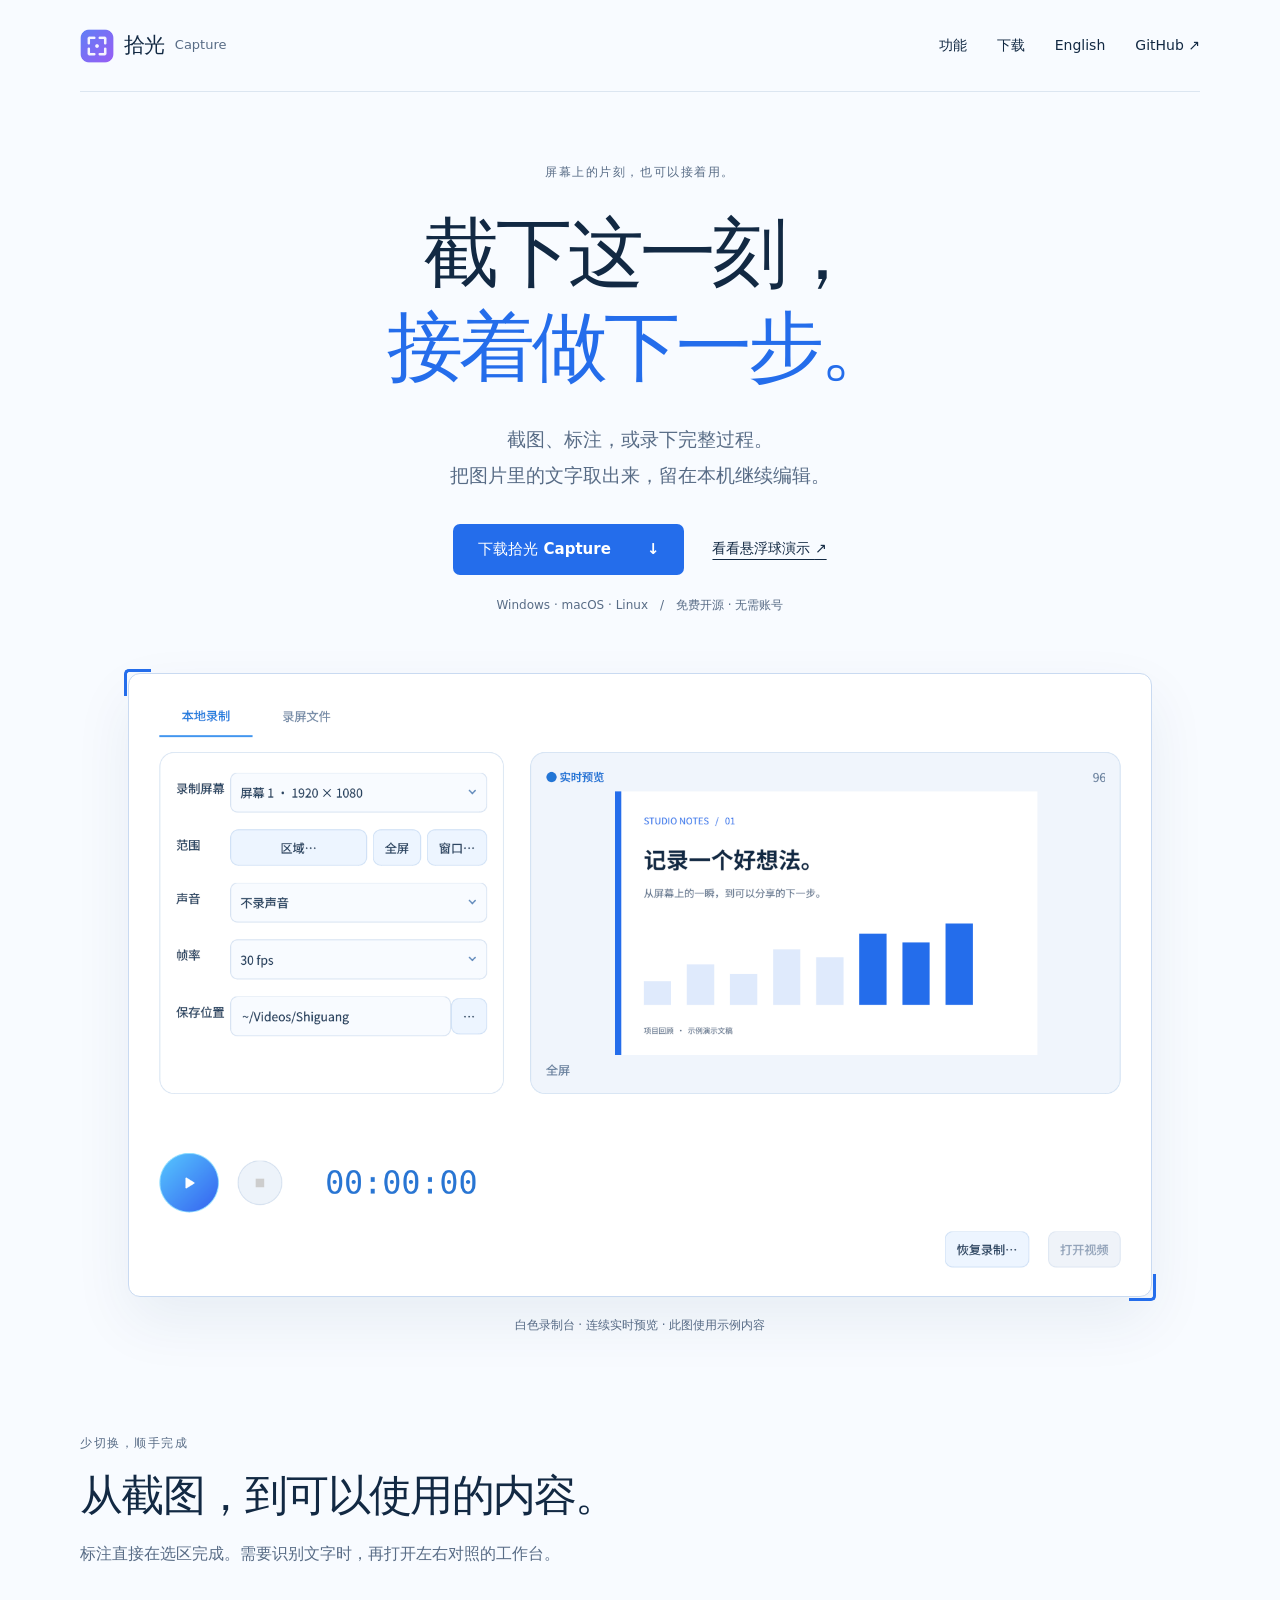
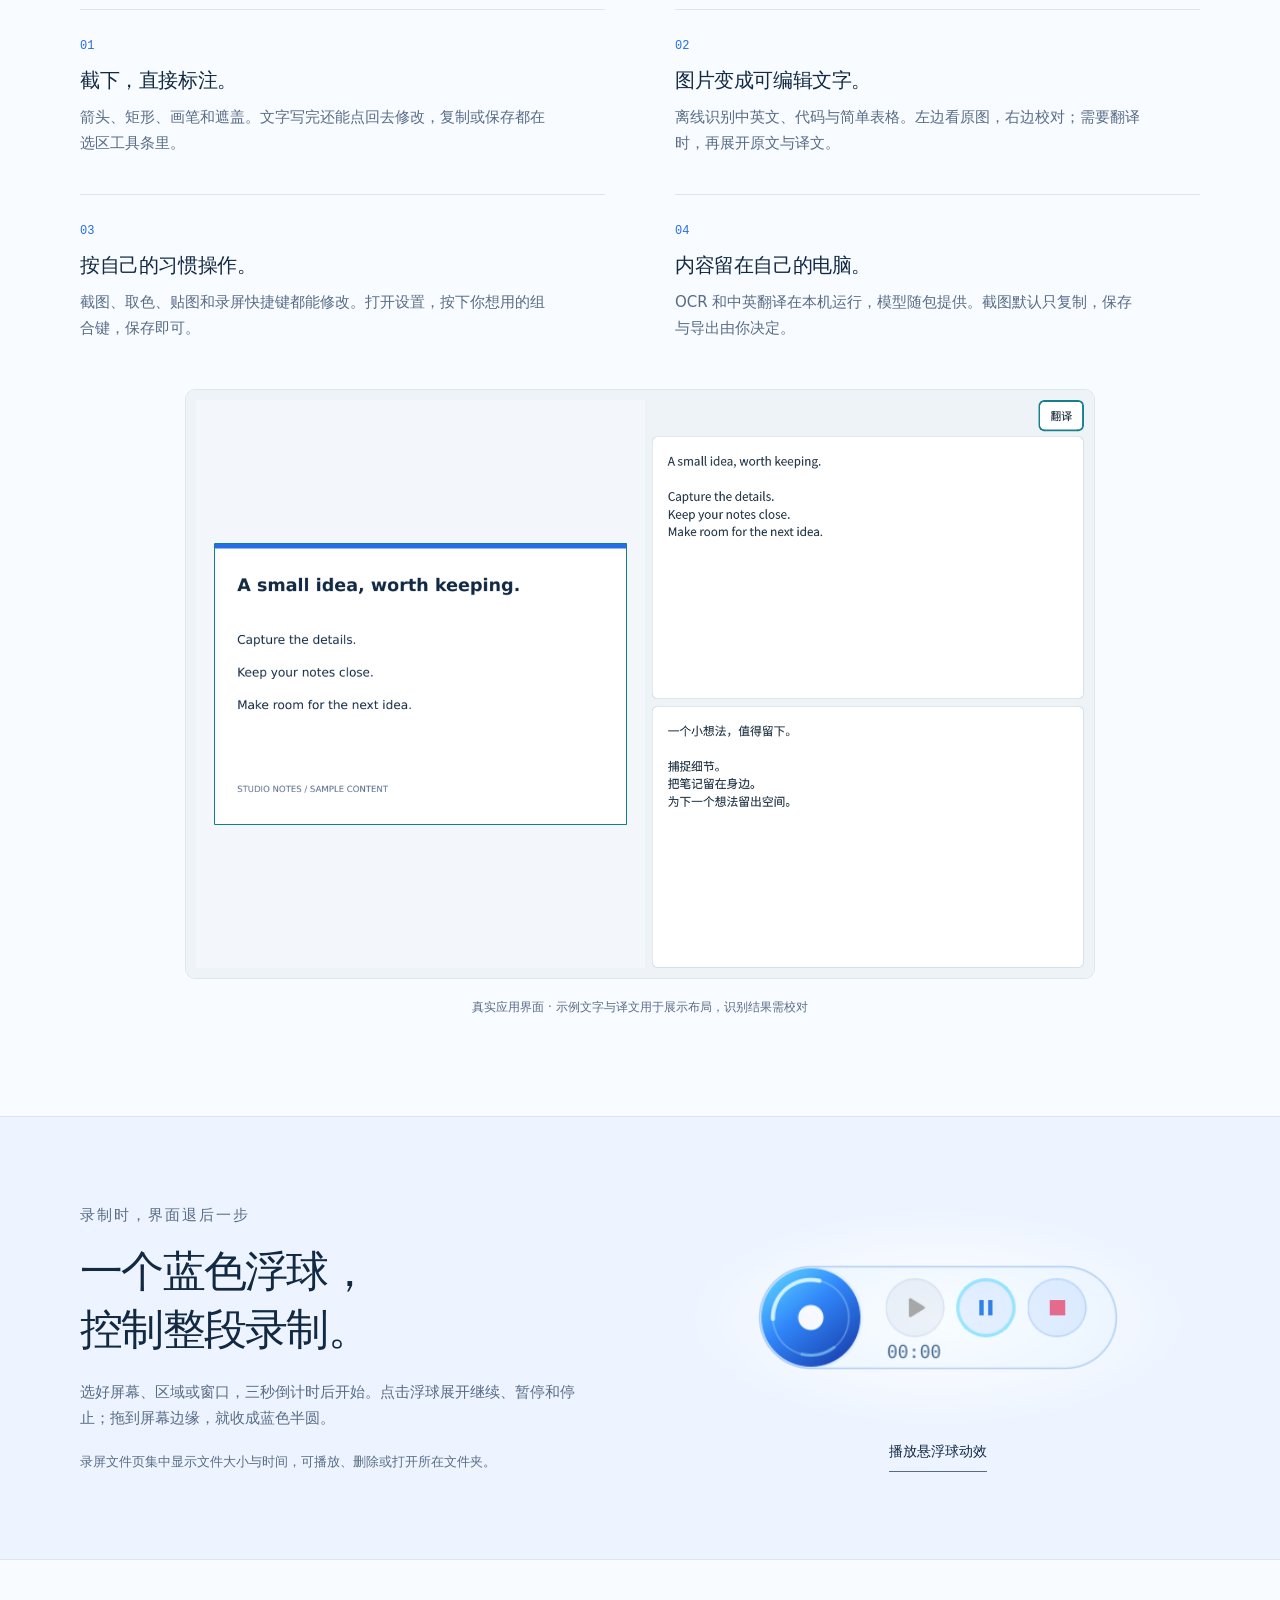
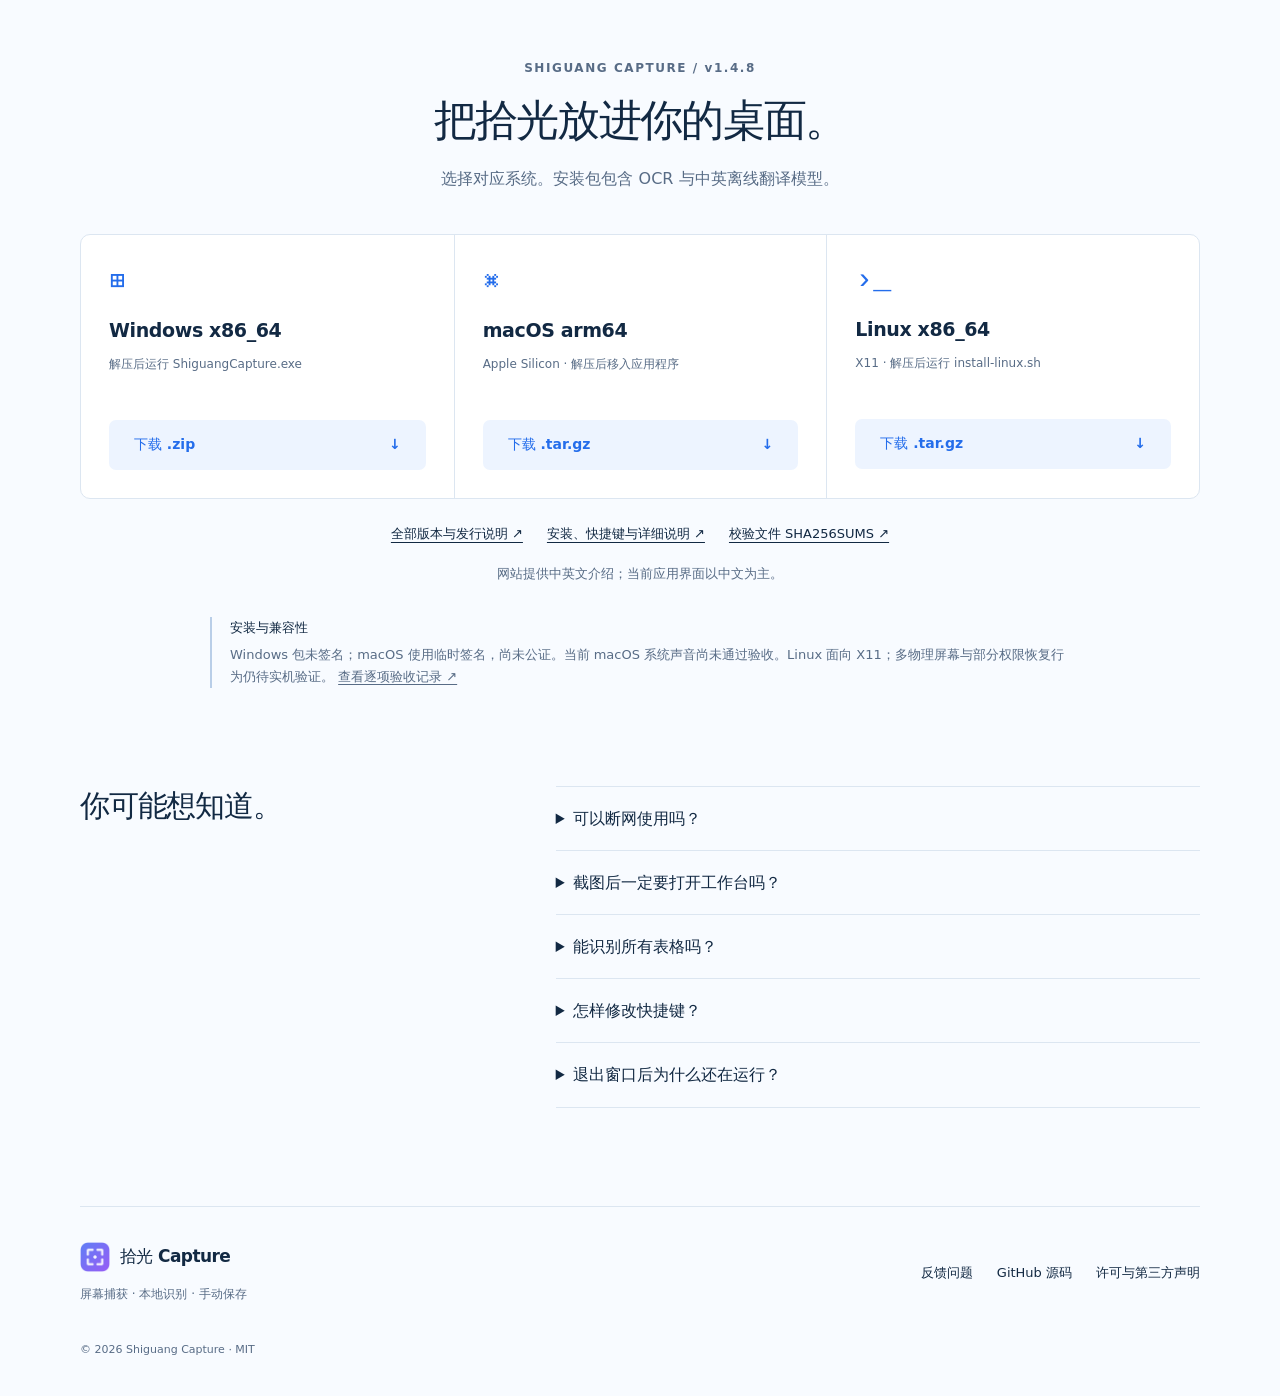
==== commit 355f2257: "Prepare v1.4.8 release with verified three-platform packages" ====
--- a/docs/index.html
+++ b/docs/index.html
@@ -117,7 +117,7 @@
 </section>
 <section class="wrap section download-section" id="download">
 <div class="section-heading">
-<p class="eyebrow">SHIGUANG CAPTURE / v1.4.3</p>
+<p class="eyebrow">SHIGUANG CAPTURE / v1.4.8</p>
 <h2>把拾光放进你的桌面。</h2>
 <p>选择对应系统。安装包包含 OCR 与中英离线翻译模型。</p>
 </div>
@@ -126,33 +126,33 @@
 <span class="os-symbol" aria-hidden="true">⊞</span>
 <h3>Windows x86_64</h3>
 <p>解压后运行 ShiguangCapture.exe</p>
-<a class="button secondary" href="https://github.com/asoming/shiguang-capture/releases/download/v1.4.3/ShiguangCapture-v1.4.3-Windows-x86_64.zip">下载 .zip <span aria-hidden="true">↓</span>
+<a class="button secondary" href="https://github.com/asoming/shiguang-capture/releases/download/v1.4.8/ShiguangCapture-v1.4.8-Windows-x86_64.zip">下载 .zip <span aria-hidden="true">↓</span>
 </a>
 </article>
 <article>
 <span class="os-symbol" aria-hidden="true">⌘</span>
 <h3>macOS arm64</h3>
 <p>Apple Silicon · 解压后移入应用程序</p>
-<a class="button secondary" href="https://github.com/asoming/shiguang-capture/releases/download/v1.4.3/ShiguangCapture-v1.4.3-macOS-arm64.tar.gz">下载 .tar.gz <span aria-hidden="true">↓</span>
+<a class="button secondary" href="https://github.com/asoming/shiguang-capture/releases/download/v1.4.8/ShiguangCapture-v1.4.8-macOS-arm64.tar.gz">下载 .tar.gz <span aria-hidden="true">↓</span>
 </a>
 </article>
 <article>
 <span class="os-symbol" aria-hidden="true">›_</span>
 <h3>Linux x86_64</h3>
 <p>X11 · 解压后运行 install-linux.sh</p>
-<a class="button secondary" href="https://github.com/asoming/shiguang-capture/releases/download/v1.4.3/ShiguangCapture-v1.4.3-Linux-x86_64.tar.gz">下载 .tar.gz <span aria-hidden="true">↓</span>
+<a class="button secondary" href="https://github.com/asoming/shiguang-capture/releases/download/v1.4.8/ShiguangCapture-v1.4.8-Linux-x86_64.tar.gz">下载 .tar.gz <span aria-hidden="true">↓</span>
 </a>
 </article>
 </div>
 <div class="download-links">
 <a href="https://github.com/asoming/shiguang-capture/releases/latest">全部版本与发行说明 ↗</a>
 <a href="https://github.com/asoming/shiguang-capture/blob/main/guides/REFERENCE.md#安装已发布稳定版">安装、快捷键与详细说明 ↗</a>
-<a href="https://github.com/asoming/shiguang-capture/releases/download/v1.4.3/SHA256SUMS">校验文件 SHA256SUMS ↗</a>
+<a href="https://github.com/asoming/shiguang-capture/releases/download/v1.4.8/SHA256SUMS">校验文件 SHA256SUMS ↗</a>
 </div>
 <p class="small language-note">网站提供中英文介绍；当前应用界面以中文为主。</p>
 <aside class="compatibility">
 <strong>安装与兼容性</strong>
-<p>Windows 包未签名；macOS 使用临时签名，尚未公证。当前 macOS 录屏帧率可能偏低，系统声音尚未通过验收。Linux 面向 X11；多物理屏幕与部分权限恢复行为仍待实机验证。 <a href="https://github.com/asoming/shiguang-capture/blob/main/validation/PRD-ACCEPTANCE.md">查看逐项验收记录 ↗</a>
+<p>Windows 包未签名；macOS 使用临时签名，尚未公证。当前 macOS 系统声音尚未通过验收。Linux 面向 X11；多物理屏幕与部分权限恢复行为仍待实机验证。 <a href="https://github.com/asoming/shiguang-capture/blob/main/validation/PRD-ACCEPTANCE.md">查看逐项验收记录 ↗</a>
 </p>
 </aside>
 </section>
--- a/docs/assets/site.css
+++ b/docs/assets/site.css
@@ -486,3 +486,11 @@
 * {
   transition:none!important}
 }
+
+@media (max-width: 450px) {
+  .site-header nav { gap: 18px; }
+  .site-header nav a { white-space: nowrap; }
+}
+@media (max-width: 350px) {
+  .site-header nav { gap: 12px; font-size: 11px; }
+}
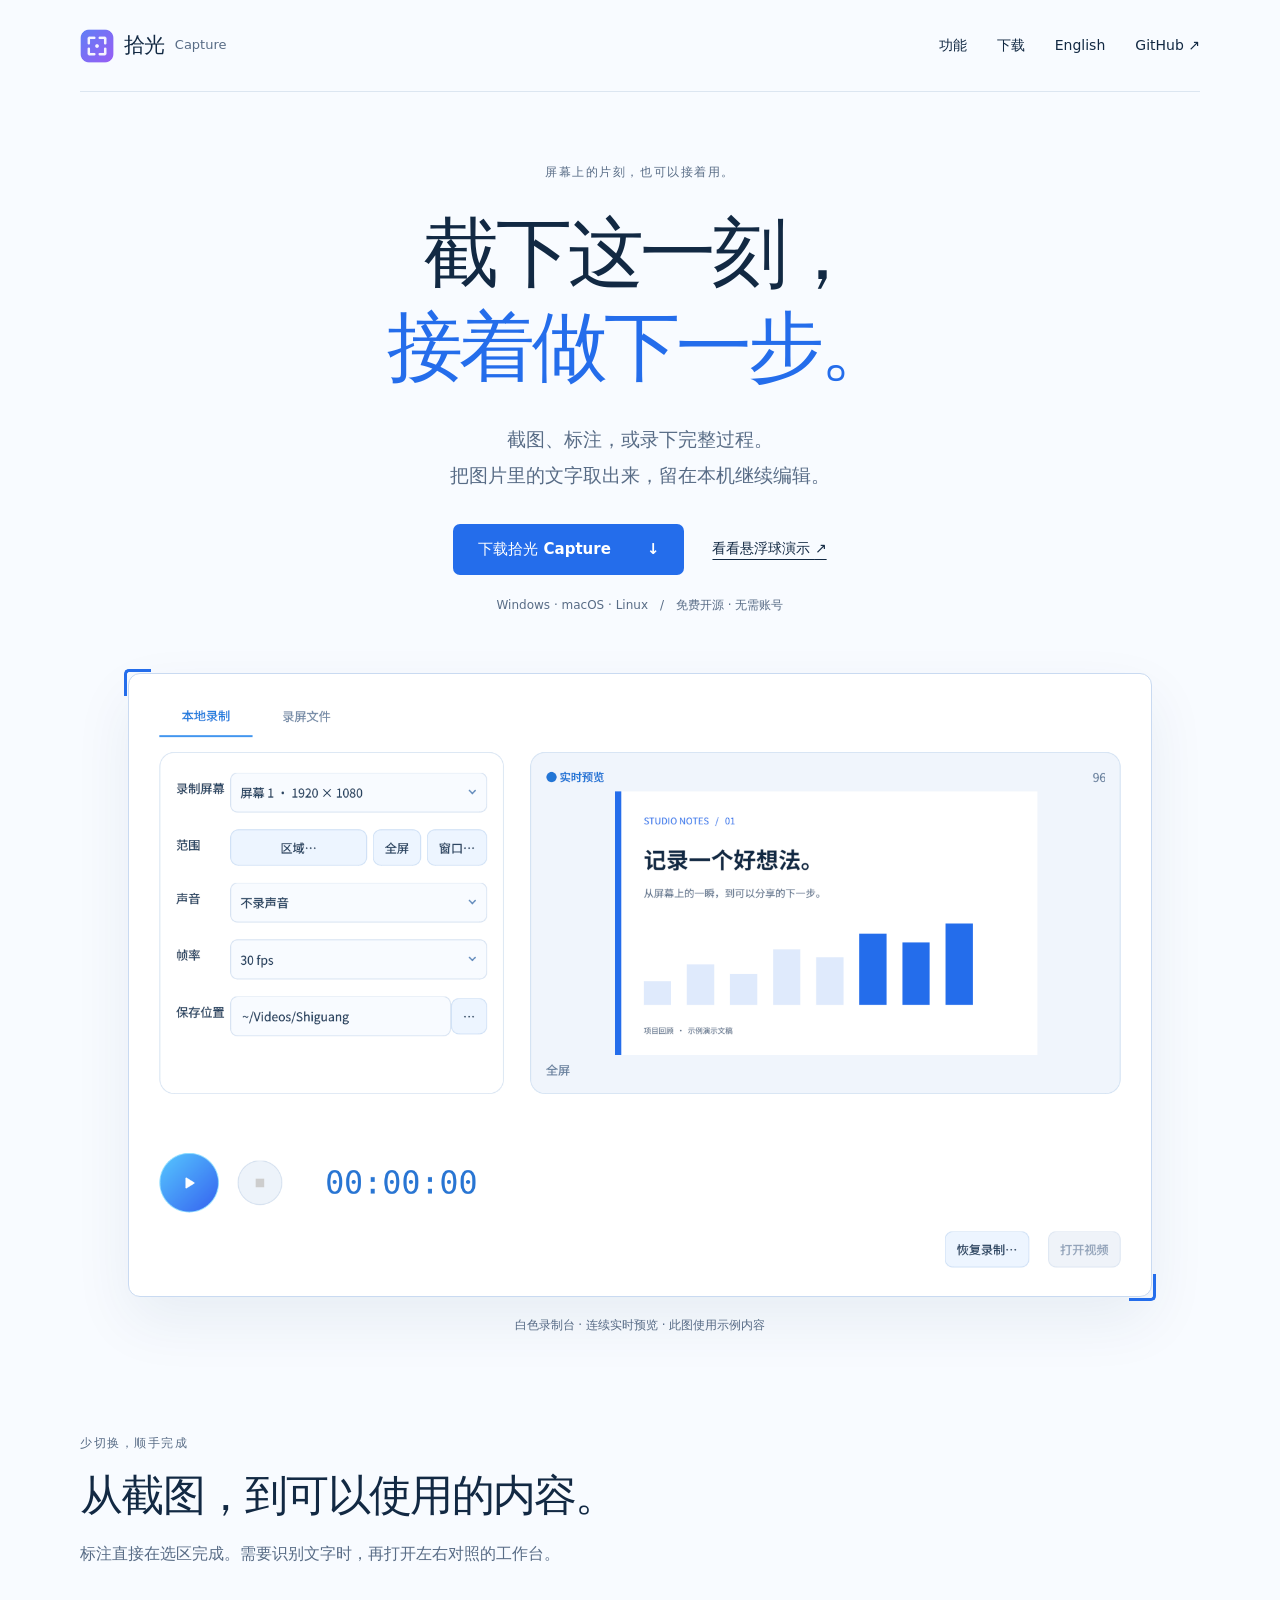
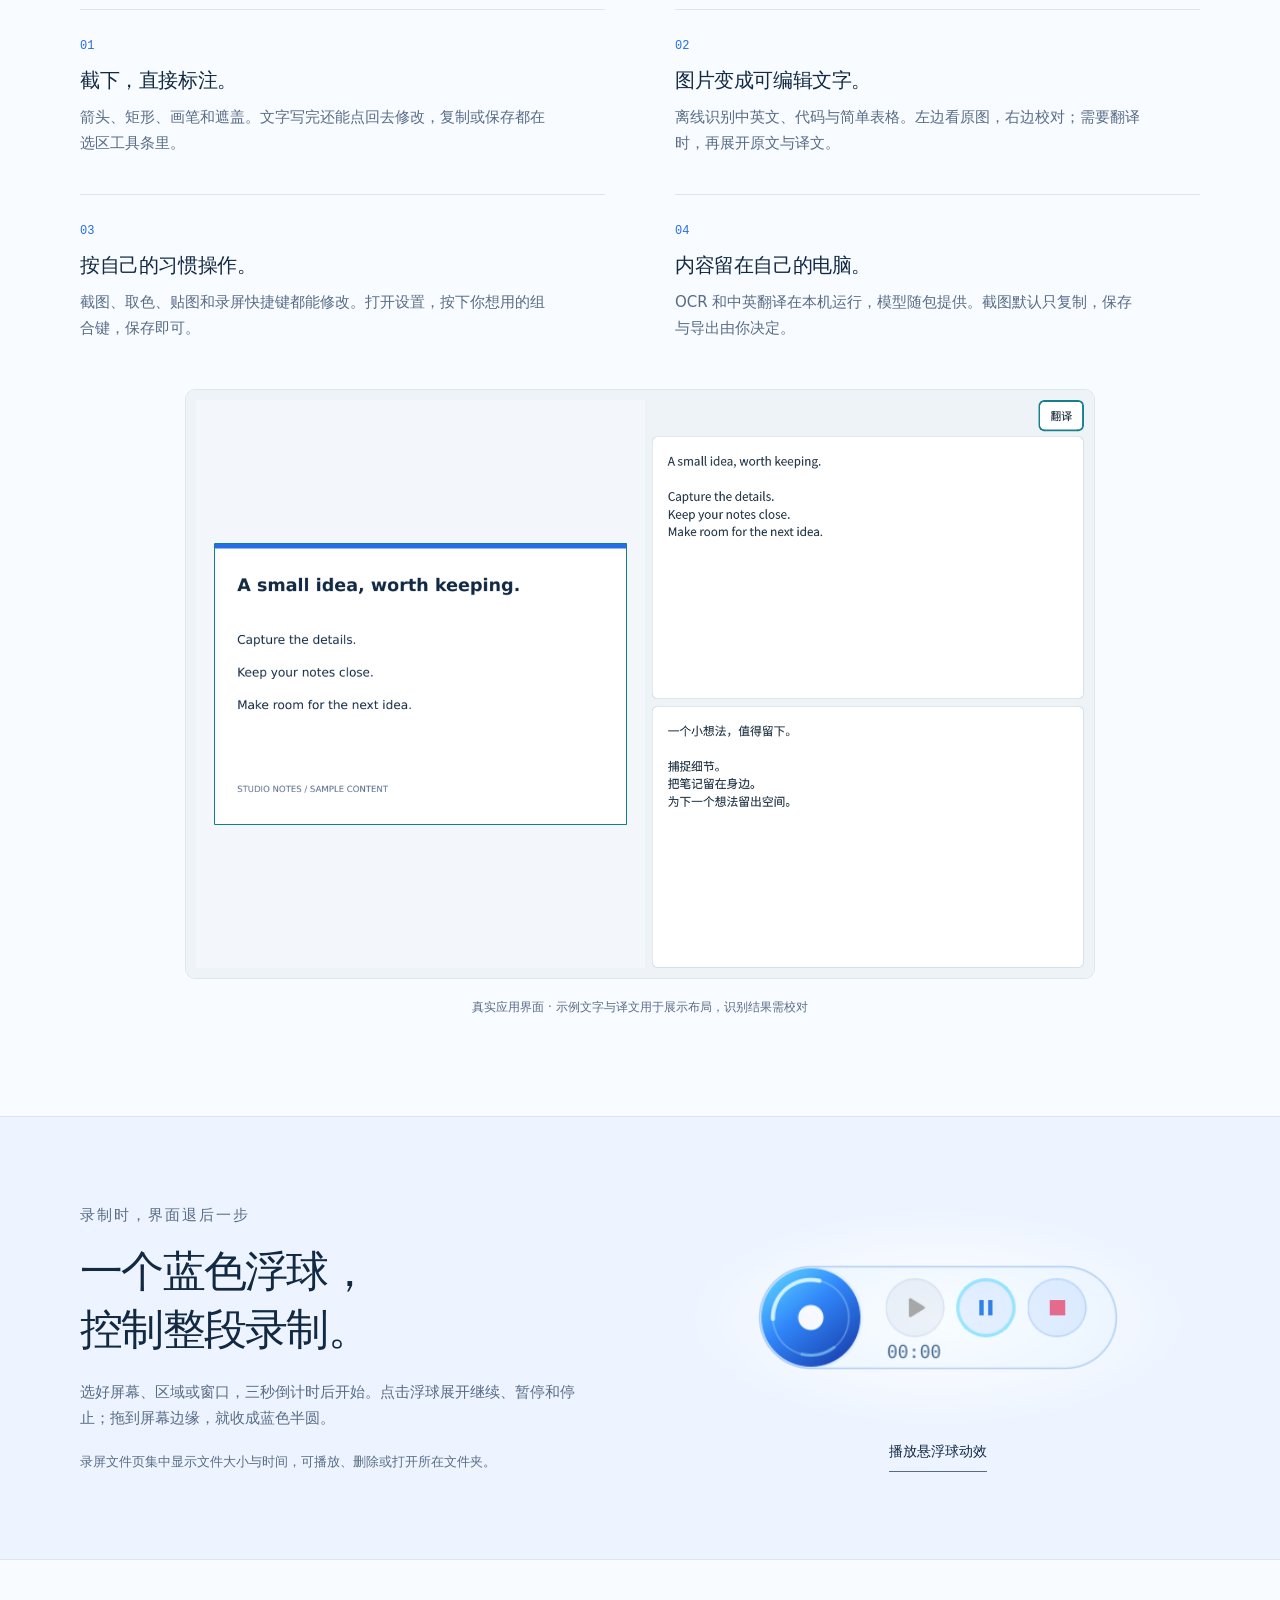
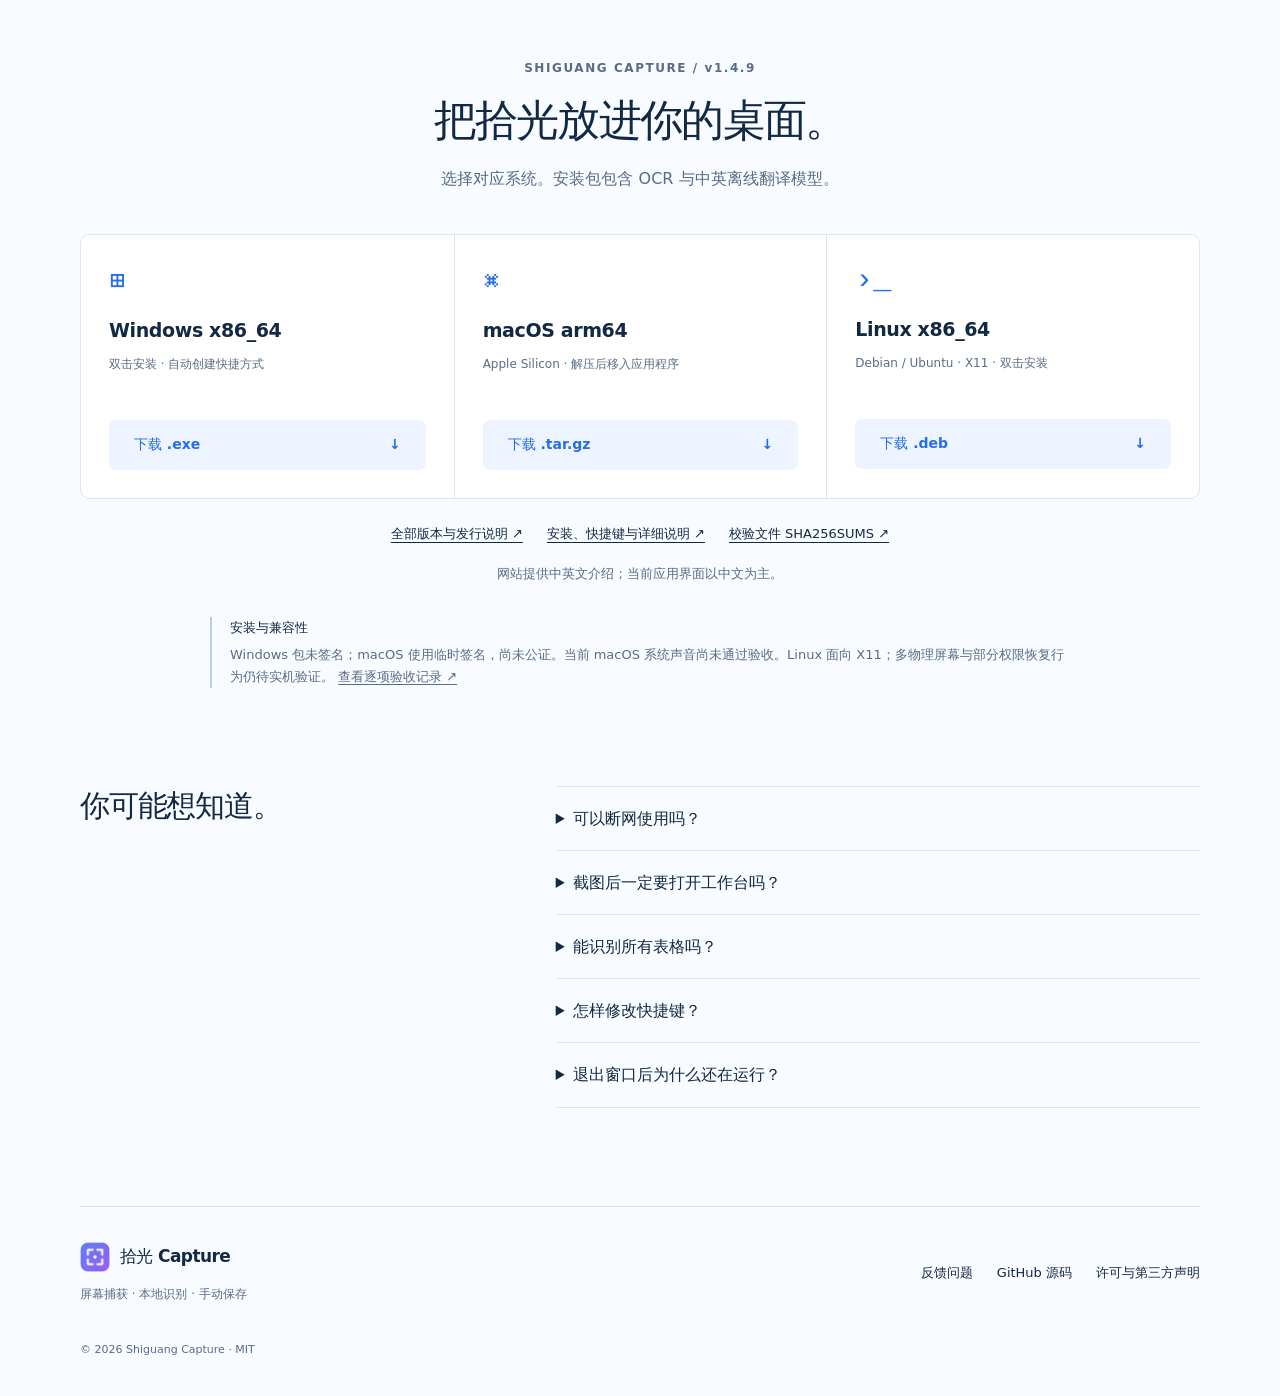
==== commit d0c6fde9: "Grow long screenshot previews and provide EXE and DEB installers" ====
--- a/docs/index.html
+++ b/docs/index.html
@@ -117,7 +117,7 @@
 </section>
 <section class="wrap section download-section" id="download">
 <div class="section-heading">
-<p class="eyebrow">SHIGUANG CAPTURE / v1.4.8</p>
+<p class="eyebrow">SHIGUANG CAPTURE / v1.4.9</p>
 <h2>把拾光放进你的桌面。</h2>
 <p>选择对应系统。安装包包含 OCR 与中英离线翻译模型。</p>
 </div>
@@ -125,29 +125,29 @@
 <article>
 <span class="os-symbol" aria-hidden="true">⊞</span>
 <h3>Windows x86_64</h3>
-<p>解压后运行 ShiguangCapture.exe</p>
-<a class="button secondary" href="https://github.com/asoming/shiguang-capture/releases/download/v1.4.8/ShiguangCapture-v1.4.8-Windows-x86_64.zip">下载 .zip <span aria-hidden="true">↓</span>
+<p>双击安装 · 自动创建快捷方式</p>
+<a class="button secondary" href="https://github.com/asoming/shiguang-capture/releases/download/v1.4.9/ShiguangCapture-v1.4.9-Windows-x86_64-Setup.exe">下载 .exe <span aria-hidden="true">↓</span>
 </a>
 </article>
 <article>
 <span class="os-symbol" aria-hidden="true">⌘</span>
 <h3>macOS arm64</h3>
 <p>Apple Silicon · 解压后移入应用程序</p>
-<a class="button secondary" href="https://github.com/asoming/shiguang-capture/releases/download/v1.4.8/ShiguangCapture-v1.4.8-macOS-arm64.tar.gz">下载 .tar.gz <span aria-hidden="true">↓</span>
+<a class="button secondary" href="https://github.com/asoming/shiguang-capture/releases/download/v1.4.9/ShiguangCapture-v1.4.9-macOS-arm64.tar.gz">下载 .tar.gz <span aria-hidden="true">↓</span>
 </a>
 </article>
 <article>
 <span class="os-symbol" aria-hidden="true">›_</span>
 <h3>Linux x86_64</h3>
-<p>X11 · 解压后运行 install-linux.sh</p>
-<a class="button secondary" href="https://github.com/asoming/shiguang-capture/releases/download/v1.4.8/ShiguangCapture-v1.4.8-Linux-x86_64.tar.gz">下载 .tar.gz <span aria-hidden="true">↓</span>
+<p>Debian / Ubuntu · X11 · 双击安装</p>
+<a class="button secondary" href="https://github.com/asoming/shiguang-capture/releases/download/v1.4.9/ShiguangCapture-v1.4.9-Linux-amd64.deb">下载 .deb <span aria-hidden="true">↓</span>
 </a>
 </article>
 </div>
 <div class="download-links">
 <a href="https://github.com/asoming/shiguang-capture/releases/latest">全部版本与发行说明 ↗</a>
 <a href="https://github.com/asoming/shiguang-capture/blob/main/guides/REFERENCE.md#安装已发布稳定版">安装、快捷键与详细说明 ↗</a>
-<a href="https://github.com/asoming/shiguang-capture/releases/download/v1.4.8/SHA256SUMS">校验文件 SHA256SUMS ↗</a>
+<a href="https://github.com/asoming/shiguang-capture/releases/download/v1.4.9/SHA256SUMS">校验文件 SHA256SUMS ↗</a>
 </div>
 <p class="small language-note">网站提供中英文介绍；当前应用界面以中文为主。</p>
 <aside class="compatibility">
